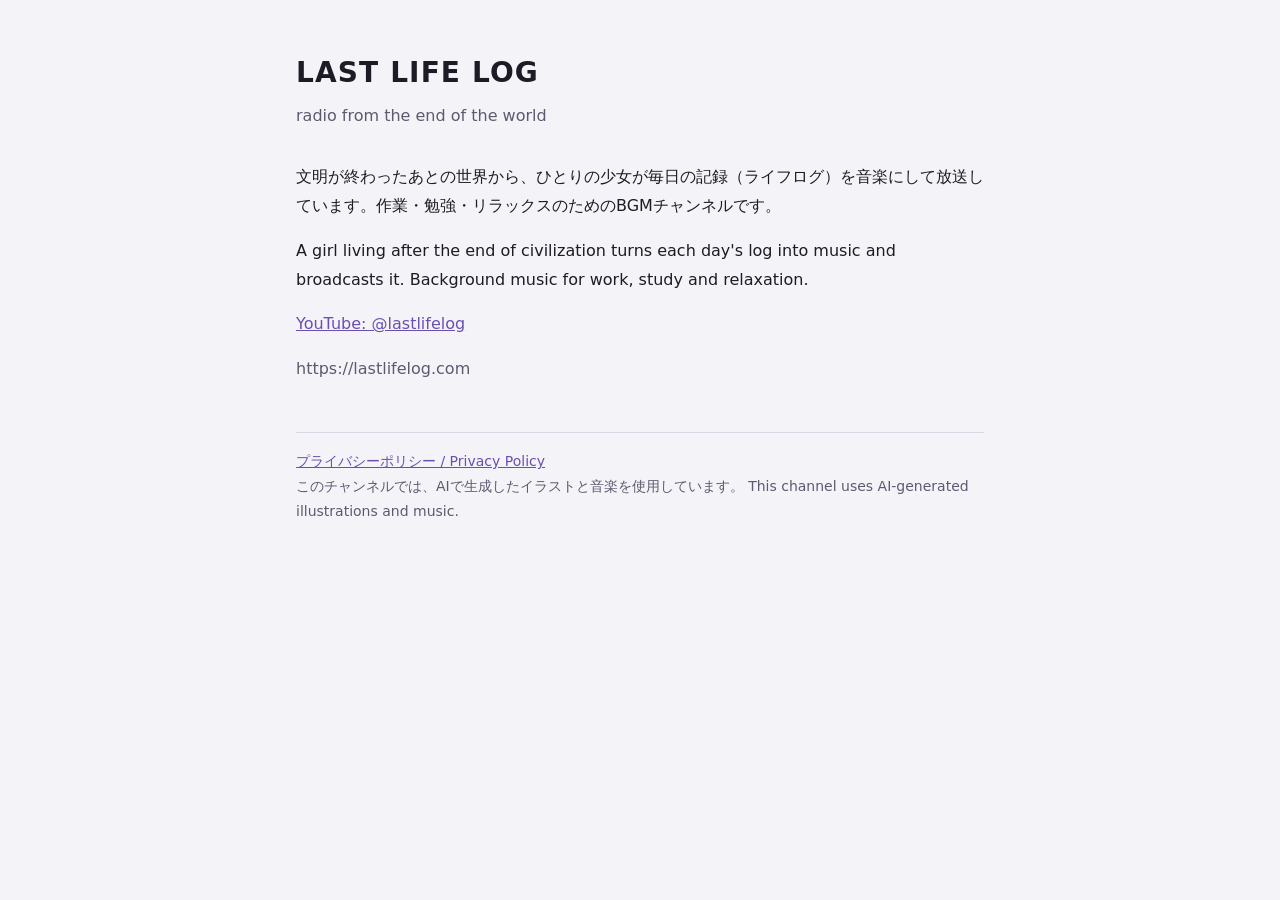
==== index.html @ ea07537e "独自ドメイン lastlifelog.com を設定 Co-Authored-By: Claude Opus 5.5 <noreply@anthropic.com> Claude-Session: h" ====
<!doctype html>
<html lang="ja">
<head>
<meta charset="utf-8">
<meta name="viewport" content="width=device-width, initial-scale=1">
<title>LAST LIFE LOG</title>
<meta name="description" content="LAST LIFE LOG — radio from the end of the world">
<link rel="stylesheet" href="style.css">
</head>
<body>
<main>
  <h1>LAST LIFE LOG</h1>
  <p class="tag">radio from the end of the world</p>
  <p>文明が終わったあとの世界から、ひとりの少女が毎日の記録（ライフログ）を音楽にして放送しています。作業・勉強・リラックスのためのBGMチャンネルです。</p>
  <p>A girl living after the end of civilization turns each day's log into music and broadcasts it. Background music for work, study and relaxation.</p>
  <p><a href="https://www.youtube.com/@lastlifelog">YouTube: @lastlifelog</a></p>
  <p class="tag">https://lastlifelog.com</p>
  <footer>
    <a href="privacy.html">プライバシーポリシー / Privacy Policy</a><br>
    このチャンネルでは、AIで生成したイラストと音楽を使用しています。 This channel uses AI-generated illustrations and music.
  </footer>
</main>
</body>
</html>
---- style.css ----
:root { --bg: #f4f3f7; --fg: #1d1c26; --muted: #5d5a70; --line: #d9d6e3; --accent: #6a4fb3; }
@media (prefers-color-scheme: dark) { :root { --bg: #111019; --fg: #e9e7f2; --muted: #a29fb8; --line: #2b2940; --accent: #b9a3ff; } }
* { box-sizing: border-box; }
body { margin: 0; background: var(--bg); color: var(--fg); font: 16px/1.8 "Hiragino Sans", "Yu Gothic", system-ui, sans-serif; }
main { max-width: 720px; margin: 0 auto; padding: 48px 16px 64px; }
h1 { font-size: 28px; letter-spacing: .04em; margin: 0 0 4px; }
h2 { font-size: 18px; margin: 32px 0 8px; }
.tag { color: var(--muted); margin: 0 0 32px; }
a { color: var(--accent); }
ul { padding-left: 1.3em; }
footer { margin-top: 48px; padding-top: 16px; border-top: 1px solid var(--line); color: var(--muted); font-size: 14px; }
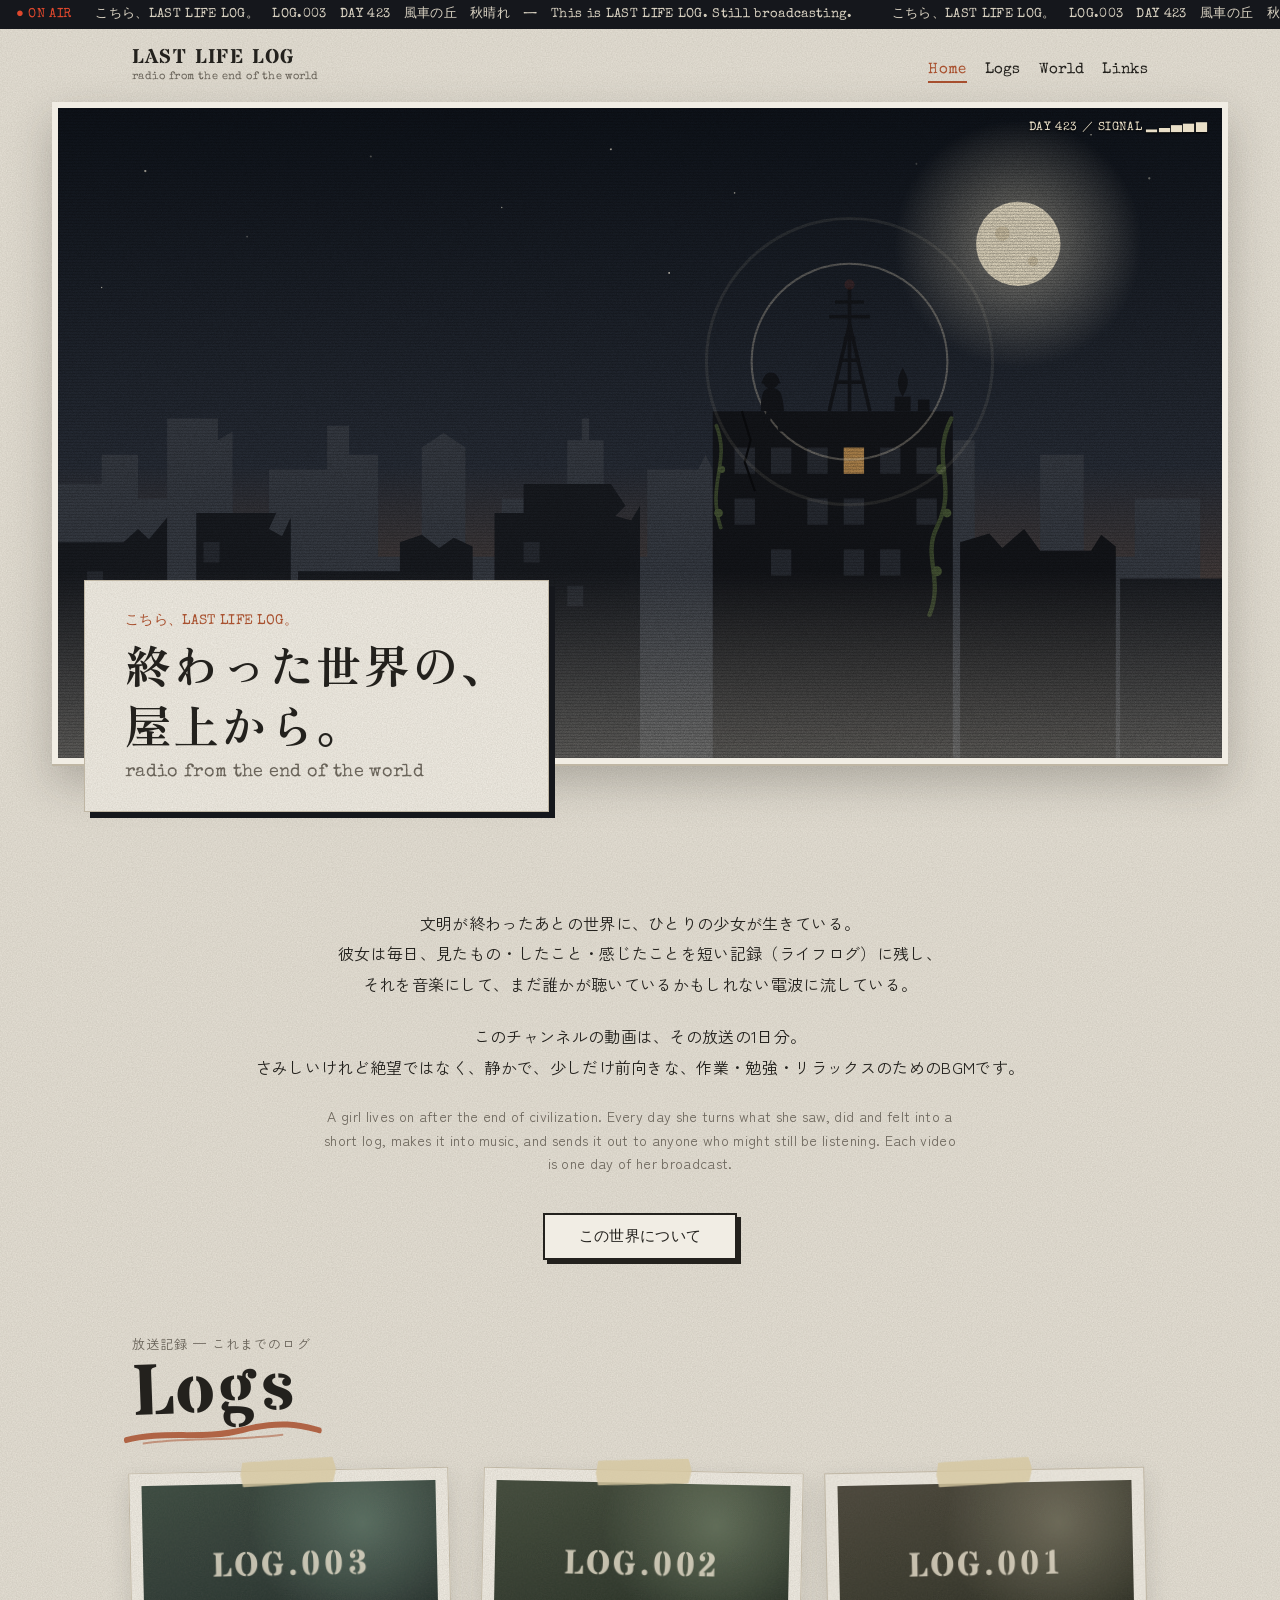
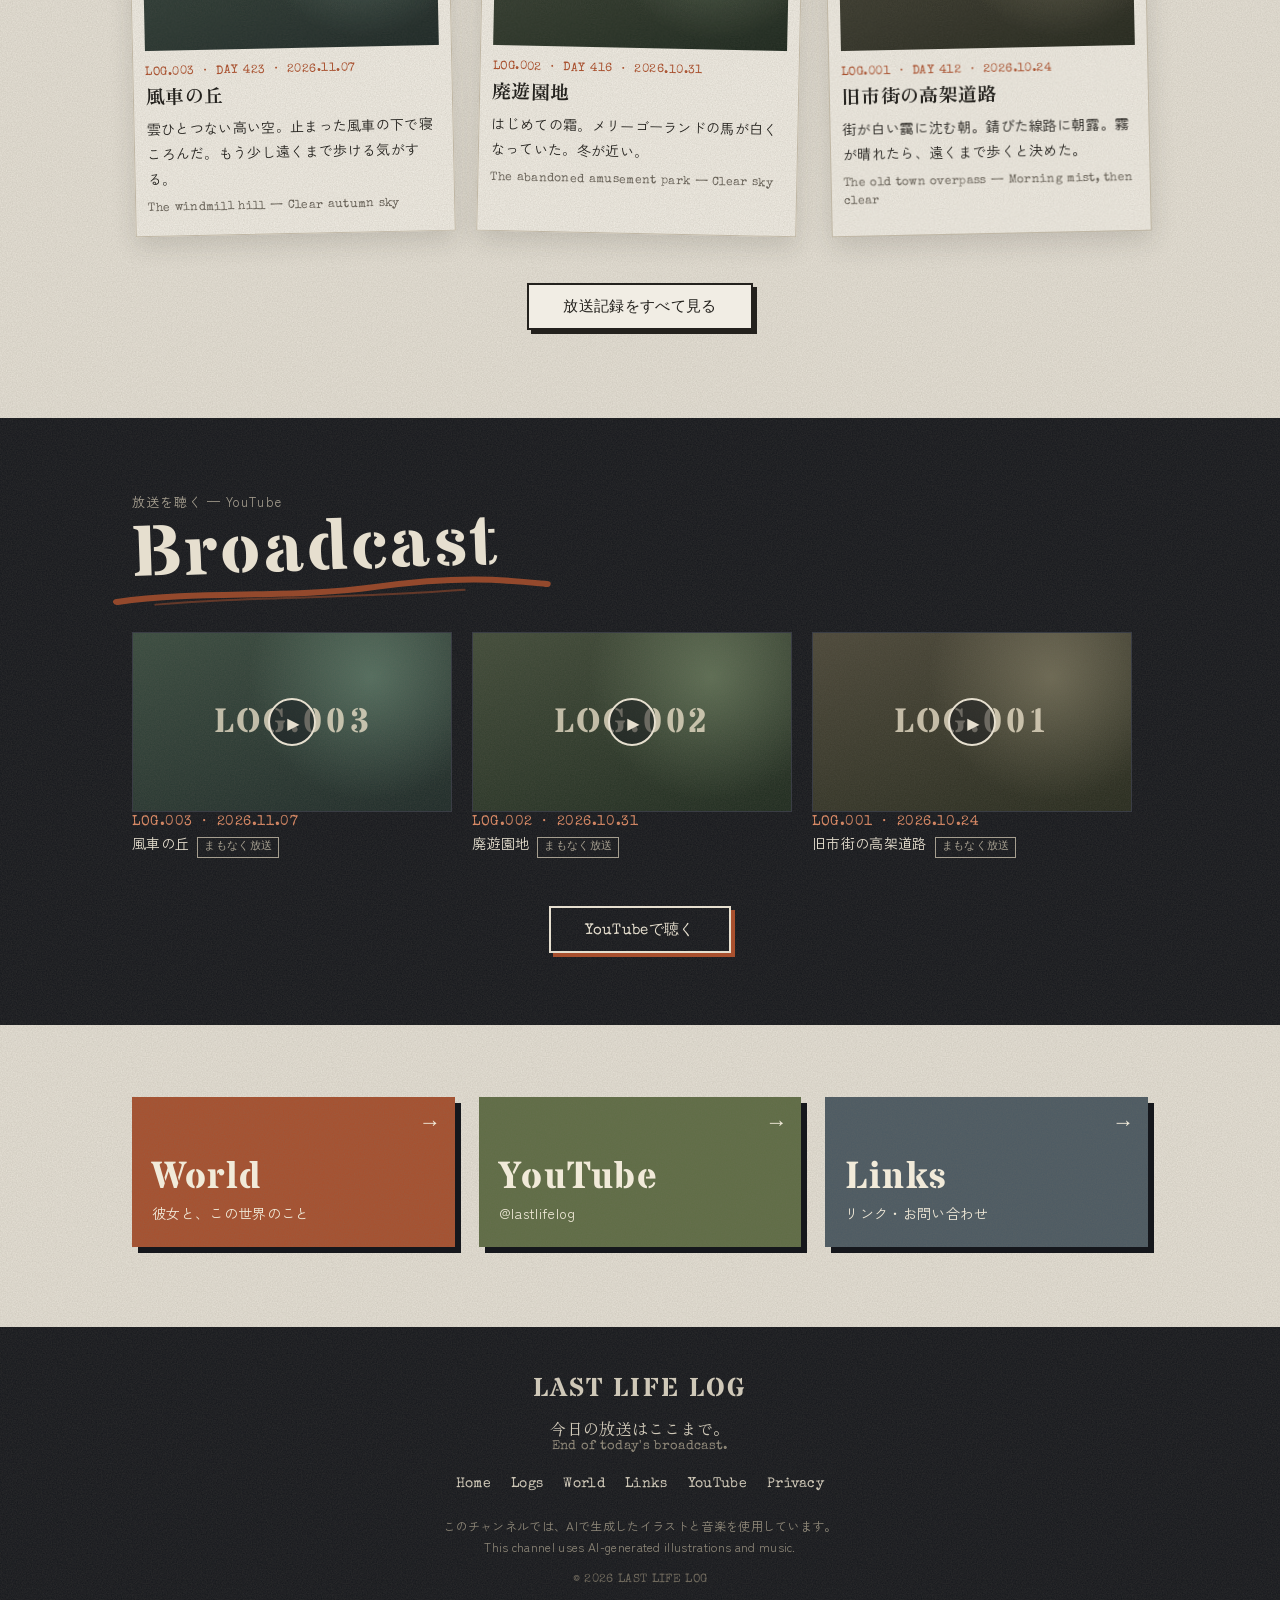
==== commit 044141dd: "公式サイトを廃墟の放送局のデザインで作り直す（放送記録・世界観・リンクのページを追加） Co-Authored-By: Claude Opus 5.5 <noreply@anthropic.com> " ====
--- a/index.html
+++ b/index.html
@@ -3,22 +3,64 @@
 <head>
 <meta charset="utf-8">
 <meta name="viewport" content="width=device-width, initial-scale=1">
-<title>LAST LIFE LOG</title>
-<meta name="description" content="LAST LIFE LOG — radio from the end of the world">
+<title>LAST LIFE LOG — radio from the end of the world</title>
+<meta name="description" content="文明が終わったあとの世界から、ひとりの少女が毎日の記録を音楽にして放送しています。作業・勉強・リラックスのためのBGMチャンネル。">
+<meta property="og:title" content="LAST LIFE LOG — radio from the end of the world">
+<meta property="og:description" content="文明が終わったあとの世界から、ひとりの少女が毎日の記録を音楽にして放送しています。作業・勉強・リラックスのためのBGMチャンネル。">
+<meta property="og:site_name" content="LAST LIFE LOG">
+<meta name="theme-color" content="#15171c">
+<link rel="icon" href="img/icon.svg" type="image/svg+xml">
+<link rel="preconnect" href="https://fonts.googleapis.com">
+<link rel="preconnect" href="https://fonts.gstatic.com" crossorigin>
+<link rel="stylesheet" href="https://fonts.googleapis.com/css2?family=Special+Elite&family=Stardos+Stencil:wght@400;700&family=Zen+Kaku+Gothic+New:wght@400;700&family=Zen+Old+Mincho:wght@400;700&display=swap">
 <link rel="stylesheet" href="style.css">
 </head>
-<body>
+<body data-page="home">
+<header id="site-header"></header>
 <main>
-  <h1>LAST LIFE LOG</h1>
-  <p class="tag">radio from the end of the world</p>
-  <p>文明が終わったあとの世界から、ひとりの少女が毎日の記録（ライフログ）を音楽にして放送しています。作業・勉強・リラックスのためのBGMチャンネルです。</p>
-  <p>A girl living after the end of civilization turns each day's log into music and broadcasts it. Background music for work, study and relaxation.</p>
-  <p><a href="https://www.youtube.com/@lastlifelog">YouTube: @lastlifelog</a></p>
-  <p class="tag">https://lastlifelog.com</p>
-  <footer>
-    <a href="privacy.html">プライバシーポリシー / Privacy Policy</a><br>
-    このチャンネルでは、AIで生成したイラストと音楽を使用しています。 This channel uses AI-generated illustrations and music.
-  </footer>
+<section class="hero">
+  <div class="hero-art">
+    <img class="hero-base" src="img/hero.svg" alt="夜の廃墟の街。古いビルの屋上にアンテナが立ち、少女が座っている">
+    <img class="hero-photo" src="img/hero.jpg" alt="" onerror="this.remove()">
+    <p class="hero-signal"><span id="hero-day">DAY ---</span> ／ SIGNAL ▂▃▅▆▇</p>
+  </div>
+  <div class="hero-copy">
+    <p class="hero-open">こちら、LAST LIFE LOG。</p>
+    <h1>終わった世界の、<br>屋上から。</h1>
+    <p class="hero-en">radio from the end of the world</p>
+  </div>
+</section>
+
+<section class="intro wrap">
+  <p>文明が終わったあとの世界に、ひとりの少女が生きている。<br>
+  彼女は毎日、見たもの・したこと・感じたことを短い記録（ライフログ）に残し、<br class="pc">
+  それを音楽にして、まだ誰かが聴いているかもしれない電波に流している。</p>
+  <p>このチャンネルの動画は、その放送の1日分。<br>さみしいけれど絶望ではなく、静かで、少しだけ前向きな、作業・勉強・リラックスのためのBGMです。</p>
+  <p class="en">A girl lives on after the end of civilization. Every day she turns what she saw, did and felt into a short log, makes it into music, and sends it out to anyone who might still be listening. Each video is one day of her broadcast.</p>
+  <a class="btn" href="world.html">この世界について</a>
+</section>
+
+<section class="sec wrap">
+  <div class="sec-head"><p class="sec-ja">放送記録 — これまでのログ</p><h2 class="sec-en">Logs</h2></div>
+  <div class="cards" id="home-logs"></div>
+  <p class="center"><a class="btn" href="logs.html">放送記録をすべて見る</a></p>
+</section>
+
+<section class="sec band">
+  <div class="wrap"><div class="sec-head"><p class="sec-ja">放送を聴く — YouTube</p><h2 class="sec-en">Broadcast</h2></div></div>
+  <div class="films" id="home-films"></div>
+  <p class="center"><a class="btn" href="https://www.youtube.com/@lastlifelog" target="_blank" rel="noopener">YouTubeで聴く</a></p>
+</section>
+
+<section class="tiles wrap">
+  <a class="tile t-rust" href="world.html"><span class="tile-en">World</span><span>彼女と、この世界のこと</span></a>
+  <a class="tile t-moss" href="https://www.youtube.com/@lastlifelog" target="_blank" rel="noopener"><span class="tile-en">YouTube</span><span>@lastlifelog</span></a>
+  <a class="tile t-slate" href="links.html"><span class="tile-en">Links</span><span>リンク・お問い合わせ</span></a>
+</section>
 </main>
+<footer id="site-footer"></footer>
+<script src="data/logs.js"></script>
+<script src="data/world.js"></script>
+<script src="js/site.js"></script>
 </body>
 </html>
--- a/style.css
+++ b/style.css
@@ -1,11 +1,281 @@
-:root { --bg: #f4f3f7; --fg: #1d1c26; --muted: #5d5a70; --line: #d9d6e3; --accent: #6a4fb3; }
-@media (prefers-color-scheme: dark) { :root { --bg: #111019; --fg: #e9e7f2; --muted: #a29fb8; --line: #2b2940; --accent: #b9a3ff; } }
+/* ===============================================================
+   LAST LIFE LOG 公式サイトの見た目
+   テーマ：廃墟の街の、屋上の放送局。古いコンクリートと色あせた紙、錆と苔。
+   =============================================================== */
+:root {
+  --paper: #e6e1d6;      /* 色あせた紙（背景） */
+  --paper-2: #d8d1c2;    /* 一段暗い紙 */
+  --card: #f1ede4;       /* カード */
+  --ink: #23211d;        /* 文字 */
+  --muted: #6a645a;      /* うすい文字 */
+  --line: #bfb6a4;       /* 線 */
+  --night: #15171c;      /* 夜 */
+  --night-2: #252830;
+  --rust: #a8502e;       /* 錆 */
+  --moss: #5f6d45;       /* 苔 */
+  --slate: #4c5a63;      /* くすんだ青 */
+  --signal: #e0482d;     /* ON AIR の赤 */
+  --tape: rgba(214, 199, 160, .82);
+  --stencil: "Stardos Stencil", "Zen Kaku Gothic New", sans-serif;
+  --type: "Special Elite", "Courier New", monospace;
+  --body: "Zen Kaku Gothic New", "Hiragino Sans", "Yu Gothic", system-ui, sans-serif;
+  --diary: "Zen Old Mincho", "Hiragino Mincho ProN", "Yu Mincho", serif;
+  /* 紙のざらつき（SVGのノイズ） */
+  --grain: url("data:image/svg+xml,%3Csvg xmlns='http://www.w3.org/2000/svg' width='200' height='200'%3E%3Cfilter id='n'%3E%3CfeTurbulence type='fractalNoise' baseFrequency='.8' numOctaves='3' stitchTiles='stitch'/%3E%3CfeColorMatrix values='0 0 0 0 .2 0 0 0 0 .18 0 0 0 0 .14 0 0 0 .22 0'/%3E%3C/filter%3E%3Crect width='200' height='200' filter='url(%23n)'/%3E%3C/svg%3E");
+}
+
 * { box-sizing: border-box; }
-body { margin: 0; background: var(--bg); color: var(--fg); font: 16px/1.8 "Hiragino Sans", "Yu Gothic", system-ui, sans-serif; }
-main { max-width: 720px; margin: 0 auto; padding: 48px 16px 64px; }
-h1 { font-size: 28px; letter-spacing: .04em; margin: 0 0 4px; }
-h2 { font-size: 18px; margin: 32px 0 8px; }
-.tag { color: var(--muted); margin: 0 0 32px; }
-a { color: var(--accent); }
-ul { padding-left: 1.3em; }
-footer { margin-top: 48px; padding-top: 16px; border-top: 1px solid var(--line); color: var(--muted); font-size: 14px; }
+html { scroll-behavior: smooth; }
+body {
+  margin: 0;
+  background: var(--paper) var(--grain);
+  color: var(--ink);
+  font: 16px/1.9 var(--body);
+  letter-spacing: .02em;
+  overflow-x: hidden;
+}
+img { max-width: 100%; display: block; }
+a { color: inherit; }
+.wrap { max-width: 1080px; margin: 0 auto; padding: 0 16px; }
+.narrow { max-width: 760px; }
+.en { display: block; color: var(--muted); font-size: .88em; line-height: 1.7; margin-top: .4em; }
+.center { text-align: center; }
+.empty { color: var(--muted); text-align: center; padding: 32px 0; }
+@media (min-width: 768px) { .wrap { padding: 0 32px; } }
+@media (max-width: 767px) { .pc { display: none; } }
+
+/* ---------- 電波のテロップ ---------- */
+.ticker {
+  display: flex; align-items: center; gap: 12px;
+  background: var(--night); color: #d9d2c2;
+  font: 13px/1 var(--type); padding: 8px 16px; overflow: hidden; white-space: nowrap;
+}
+.onair { position: relative; z-index: 1; flex: none; padding-right: 12px; background: var(--night); color: var(--signal); animation: blink 2.4s steps(1) infinite; }
+@keyframes blink { 0%, 60% { color: var(--signal) } 61%, 100% { color: #5a2a22 } }
+.ticker-track { display: flex; animation: tick 40s linear infinite; }
+.ticker-track span { padding-right: 2em; }
+@keyframes tick { to { transform: translateX(-50%); } }
+
+/* ---------- メニュー ---------- */
+.nav {
+  display: flex; align-items: center; justify-content: space-between; gap: 16px; flex-wrap: wrap;
+  max-width: 1080px; margin: 0 auto; padding: 14px 16px;
+}
+.logo { font: 700 20px/1.1 var(--stencil); letter-spacing: .08em; text-decoration: none; }
+.logo small { display: block; font: 11px/1.4 var(--type); letter-spacing: .04em; color: var(--muted); }
+.nav ul { display: flex; gap: 4px 18px; list-style: none; margin: 0; padding: 0; flex-wrap: wrap; }
+.nav a:not(.logo) { font: 15px var(--type); text-decoration: none; padding: 4px 0; }
+.nav a[aria-current="page"] { color: var(--rust); border-bottom: 2px solid var(--rust); }
+.nav a:not(.logo):hover { color: var(--rust); }
+@media (min-width: 768px) { .nav { padding: 18px 32px; } }
+
+/* ---------- 入口（ヒーロー） ---------- */
+.hero { position: relative; margin: 0 auto 72px; max-width: 1240px; padding: 0 16px; }
+.hero-art {
+  position: relative; aspect-ratio: 16 / 9; overflow: hidden; background: var(--night);
+  border: 6px solid var(--card); box-shadow: 0 2px 0 var(--line), 0 18px 40px rgba(35, 33, 29, .25);
+}
+.hero-art img { position: absolute; inset: 0; width: 100%; height: 100%; object-fit: cover; }
+.hero-art::after { /* 古い映像の走査線 */
+  content: ""; position: absolute; inset: 0; pointer-events: none;
+  background: repeating-linear-gradient(0deg, rgba(0, 0, 0, .14) 0 1px, transparent 1px 3px);
+  mix-blend-mode: multiply;
+}
+.hero-signal {
+  position: absolute; right: 14px; top: 10px; margin: 0; z-index: 1;
+  font: 12px var(--type); color: #e9dfc8; text-shadow: 0 1px 2px #000;
+}
+.hero-copy {
+  position: relative; margin: -40px 8px 0; padding: 22px 20px 24px;
+  background: var(--card) var(--grain); border: 1px solid var(--line);
+  box-shadow: 6px 6px 0 var(--night);
+}
+.hero-open { margin: 0 0 6px; font: 14px var(--type); color: var(--rust); }
+.hero-copy h1 { margin: 0; font: 700 clamp(28px, 6vw, 52px)/1.3 var(--diary); letter-spacing: .04em; }
+.hero-en { margin: 8px 0 0; font: clamp(14px, 2vw, 18px) var(--type); color: var(--muted); }
+@media (min-width: 900px) {
+  .hero { padding: 0 32px; }
+  .hero-copy { position: absolute; left: 64px; bottom: -48px; margin: 0; padding: 30px 40px; }
+  .hero-copy h1 { white-space: nowrap; font-size: 46px; }
+}
+
+/* ---------- 紹介文 ---------- */
+.intro { text-align: center; padding-top: 24px; }
+.intro p { margin: 0 0 1.4em; }
+.intro .en { max-width: 640px; margin: 0 auto 2em; }
+@media (min-width: 900px) { .intro { padding-top: 72px; } }
+
+/* ---------- ボタン ---------- */
+.btn {
+  display: inline-block; padding: 12px 34px; margin-top: 8px;
+  border: 2px solid var(--ink); background: var(--card); text-decoration: none;
+  font: 15px var(--type); box-shadow: 4px 4px 0 var(--ink); transition: transform .15s, box-shadow .15s;
+}
+.btn:hover { transform: translate(2px, 2px); box-shadow: 2px 2px 0 var(--ink); color: var(--rust); }
+
+/* ---------- 見出し（ステンシル＋錆色のスプレー線） ---------- */
+.sec { padding-top: 72px; padding-bottom: 24px; }
+.page { padding-top: 40px; padding-bottom: 72px; }
+.sec-head { margin-bottom: 32px; }
+.sec-ja { margin: 0; font-size: 13px; color: var(--muted); letter-spacing: .08em; }
+.sec-en {
+  position: relative; display: inline-block; margin: 0; padding-bottom: 10px;
+  font: 700 clamp(44px, 8vw, 72px)/1 var(--stencil); letter-spacing: .04em; transform: rotate(-2deg); z-index: 0;
+}
+.sec-en::after {
+  content: ""; position: absolute; left: -6%; right: -14%; bottom: -6px; height: 22px;
+  background: url("data:image/svg+xml,%3Csvg xmlns='http://www.w3.org/2000/svg' viewBox='0 0 300 22' preserveAspectRatio='none'%3E%3Cpath d='M4 15 C60 6 120 18 180 9 S270 7 296 12' stroke='%23a8502e' stroke-width='6' fill='none' stroke-linecap='round' opacity='.85'/%3E%3Cpath d='M30 19 C90 14 160 20 240 15' stroke='%23a8502e' stroke-width='2' fill='none' stroke-linecap='round' opacity='.5'/%3E%3C/svg%3E") no-repeat center / 100% 100%;
+  z-index: -1;
+}
+.lead { max-width: 640px; margin: 0 0 40px; }
+
+/* ---------- LOGのカード（テープで貼った写真） ---------- */
+.cards { display: grid; gap: 40px 28px; grid-template-columns: 1fr; margin-bottom: 40px; }
+@media (min-width: 640px) { .cards { grid-template-columns: repeat(2, 1fr); } }
+@media (min-width: 1000px) { .cards { grid-template-columns: repeat(3, 1fr); } }
+.card {
+  position: relative; display: block; padding: 12px 12px 18px; text-decoration: none;
+  background: var(--card) var(--grain); border: 1px solid var(--line);
+  box-shadow: 0 10px 24px rgba(35, 33, 29, .14);
+  transform: rotate(var(--tilt, 0deg)); transition: transform .2s, box-shadow .2s;
+}
+.card:hover { transform: rotate(0deg) translateY(-4px); box-shadow: 0 16px 30px rgba(35, 33, 29, .2); }
+.tape {
+  position: absolute; top: -12px; left: 50%; width: 96px; height: 26px; margin-left: -48px; z-index: 2;
+  background: var(--tape); transform: rotate(-3deg);
+  clip-path: polygon(3% 0, 97% 4%, 100% 50%, 96% 100%, 2% 96%, 0 50%);
+}
+.card-img { aspect-ratio: 16 / 9; overflow: hidden; background: var(--night); filter: saturate(.8) contrast(1.05); }
+.card-img img { width: 100%; height: 100%; object-fit: cover; }
+.meta { margin: 12px 0 2px; font: 12px var(--type); color: var(--rust); letter-spacing: .04em; }
+.card h3 { margin: 0 0 6px; font: 700 19px/1.5 var(--diary); }
+.card-text { margin: 0; font-size: 14px; line-height: 1.8; }
+.card-en { margin: 8px 0 0; font: 12px/1.5 var(--type); color: var(--muted); }
+
+/* 背景画像がまだ無いLOGの代わりの絵 */
+.ph {
+  width: 100%; height: 100%; display: grid; place-items: center;
+  background:
+    var(--grain),
+    radial-gradient(circle at 75% 25%, hsla(var(--h), 30%, 70%, .35), transparent 45%),
+    linear-gradient(160deg, hsl(var(--h), 14%, 26%), hsl(calc(var(--h) + 30), 18%, 14%));
+}
+.ph span { font: 700 clamp(22px, 4vw, 34px) var(--stencil); color: rgba(233, 223, 200, .78); letter-spacing: .1em; }
+
+/* ---------- 動画の帯（横にスクロール） ---------- */
+.band { background: var(--night) var(--grain); color: #e6dfcf; margin-top: 48px; padding-bottom: 56px; }
+.band .sec-ja { color: #a59e8f; }
+.band .btn { background: transparent; color: #e6dfcf; border-color: #e6dfcf; box-shadow: 4px 4px 0 var(--rust); }
+.films {
+  display: flex; gap: 20px; overflow-x: auto; scroll-snap-type: x mandatory;
+  padding: 4px 16px 24px; margin-bottom: 16px; scrollbar-color: var(--rust) transparent;
+}
+@media (min-width: 1080px) { .films { padding-left: calc((100vw - 1080px) / 2 + 32px); } }
+.film { flex: 0 0 min(78vw, 320px); scroll-snap-align: start; text-decoration: none; }
+.film-img { position: relative; aspect-ratio: 16 / 9; overflow: hidden; border: 1px solid #3a3d45; }
+.film-img img { width: 100%; height: 100%; object-fit: cover; }
+.play {
+  position: absolute; inset: 0; margin: auto; width: 48px; height: 48px; display: grid; place-items: center;
+  border: 2px solid #e6dfcf; border-radius: 50%; font-size: 16px; padding-left: 3px; background: rgba(21, 23, 28, .5);
+}
+.film .meta { color: #d98a66; }
+.film p { margin: 0; font-size: 14px; }
+.soon { display: inline-block; margin-left: 8px; padding: 0 6px; font: 11px/1.7 var(--type); border: 1px solid #a59e8f; color: #a59e8f; }
+
+/* ---------- 色つきの3つの入口 ---------- */
+.tiles { display: grid; gap: 16px; grid-template-columns: 1fr; padding-top: 72px; padding-bottom: 80px; }
+@media (min-width: 768px) { .tiles { grid-template-columns: repeat(3, 1fr); gap: 24px; } }
+.tile {
+  position: relative; display: flex; flex-direction: column; justify-content: flex-end; gap: 4px;
+  min-height: 150px; padding: 20px; color: #f1ead9; text-decoration: none; overflow: hidden;
+  background-image: var(--grain); box-shadow: 6px 6px 0 var(--night); transition: transform .15s, box-shadow .15s;
+}
+.tile:hover { transform: translate(3px, 3px); box-shadow: 3px 3px 0 var(--night); }
+.tile-en { font: 700 38px/1 var(--stencil); letter-spacing: .04em; }
+.tile span:last-child { font-size: 14px; }
+.tile::before { /* 角の剥がれたペンキ */
+  content: "→"; position: absolute; top: 14px; right: 18px; font: 22px var(--type);
+}
+.t-rust { background-color: var(--rust); }
+.t-moss { background-color: var(--moss); }
+.t-slate { background-color: var(--slate); }
+
+/* ---------- LOGの個別ページ ---------- */
+.log-title { margin: 6px 0 20px; font: 700 clamp(28px, 5vw, 42px)/1.35 var(--diary); }
+.log-title span { display: block; font: 700 clamp(20px, 3vw, 26px) var(--stencil); color: var(--rust); letter-spacing: .08em; }
+.log-meta { display: grid; grid-template-columns: repeat(2, 1fr); gap: 8px 20px; margin: 0 0 28px; padding: 14px 16px; border: 1px dashed var(--line); font-size: 14px; }
+@media (min-width: 640px) { .log-meta { grid-template-columns: repeat(4, auto); } }
+.log-meta dt { font: 11px var(--type); color: var(--muted); }
+.log-meta dd { margin: 0; }
+.video { position: relative; aspect-ratio: 16 / 9; background: var(--night); margin-bottom: 48px; border: 6px solid var(--card); box-shadow: 0 12px 30px rgba(35, 33, 29, .2); }
+.video iframe, .video img, .video .ph { position: absolute; inset: 0; width: 100%; height: 100%; border: 0; object-fit: cover; }
+.diary {
+  position: relative; padding: 34px 24px 28px; margin-bottom: 48px;
+  background: var(--card) var(--grain);
+  background-image: var(--grain), repeating-linear-gradient(transparent 0 33px, rgba(106, 100, 90, .18) 33px 34px);
+  background-position: 0 0, 0 -3px;
+  border: 1px solid var(--line); box-shadow: 0 10px 24px rgba(35, 33, 29, .12);
+  font: 17px/34px var(--diary);
+}
+.diary p { margin: 0 0 34px; }
+.diary-open, .diary-close { color: var(--rust); }
+.diary-en { position: relative; margin: 0 -24px -28px; padding: 20px 24px 28px; background: var(--card); border-top: 1px solid var(--line); font: 14px/1.8 var(--type); color: var(--muted); }
+.diary-en p { margin: 0 0 1em; }
+@media (min-width: 640px) { .diary { padding: 34px 48px 32px; } .diary-en { margin: 0 -48px -32px; padding: 20px 48px 32px; } }
+.pager { display: flex; justify-content: space-between; gap: 12px; font: 14px var(--type); }
+.pager a { text-decoration: none; border-bottom: 1px solid var(--ink); }
+
+/* ---------- 世界観 ---------- */
+.world-list { display: grid; gap: 28px; grid-template-columns: 1fr; }
+@media (min-width: 800px) { .world-list { grid-template-columns: repeat(2, 1fr); } }
+.world-card { position: relative; padding: 26px 24px 22px; background: var(--card) var(--grain); border: 1px solid var(--line); box-shadow: 6px 6px 0 var(--paper-2); }
+.world-card h3 { margin: 0 0 12px; font: 700 24px/1.4 var(--diary); }
+.world-card h3 .en { display: inline; font: 14px var(--type); margin-left: 8px; }
+.world-card p { margin: 0 0 1em; }
+.stamp {
+  display: inline-block; margin: 0 0 10px !important; padding: 2px 10px; transform: rotate(-3deg);
+  font: 700 13px var(--stencil); letter-spacing: .12em; color: var(--rust); border: 2px solid var(--rust); opacity: .9;
+}
+.items { margin: 0 0 1em; padding-left: 1.2em; }
+.items li { margin-bottom: 6px; }
+.items .en { font-size: 12px; margin-top: 0; }
+.en-block { font: 13px/1.8 var(--type); color: var(--muted); }
+.locked { margin-top: 40px; padding: 16px; text-align: center; border: 1px dashed var(--line); font: 14px var(--type); color: var(--muted); }
+
+/* ---------- リンク ---------- */
+.link-list { list-style: none; margin: 0 0 48px; padding: 0; display: grid; gap: 14px; }
+.link-list a {
+  display: grid; grid-template-columns: auto 1fr; gap: 0 16px; align-items: center; padding: 16px 20px;
+  background: var(--card) var(--grain); border: 1px solid var(--line); text-decoration: none; box-shadow: 4px 4px 0 var(--night);
+  transition: transform .15s, box-shadow .15s;
+}
+.link-list a:hover { transform: translate(2px, 2px); box-shadow: 2px 2px 0 var(--night); }
+.link-list .ch { grid-row: span 2; font: 700 18px var(--stencil); color: var(--rust); }
+.link-list strong { font-size: 17px; }
+.link-list span:last-child { font-size: 13px; color: var(--muted); }
+.small-head { font: 700 18px var(--diary); margin: 0 0 8px; }
+
+/* ---------- プライバシーポリシーなど ---------- */
+.legal h1 { font: 700 30px/1.4 var(--diary); margin: 0 0 4px; }
+.legal h2 { font: 700 18px var(--diary); margin: 36px 0 8px; }
+.legal .tag { color: var(--muted); margin: 0 0 24px; }
+.legal a { color: var(--rust); }
+.legal ul { padding-left: 1.3em; }
+.updated { margin-top: 40px; font: 13px var(--type); color: var(--muted); }
+
+/* ---------- フッター ---------- */
+#site-footer { background: var(--night) var(--grain); color: #cfc8b8; }
+.footer-inner { max-width: 1080px; margin: 0 auto; padding: 48px 16px 32px; text-align: center; }
+.footer-inner .logo { font-size: 26px; margin: 0 0 12px; }
+.end { margin: 0 0 24px; font: 16px var(--diary); }
+.end span { display: block; font: 13px var(--type); color: #8f8879; }
+.footer-nav { display: flex; justify-content: center; flex-wrap: wrap; gap: 6px 20px; list-style: none; padding: 0; margin: 0 0 24px; font: 14px var(--type); }
+.footer-nav a { text-decoration: none; }
+.footer-nav a:hover { color: #d98a66; }
+.ai { font-size: 12px; color: #8f8879; line-height: 1.8; }
+.copy { margin: 16px 0 0; font: 12px var(--type); color: #6f695d; }
+
+@media (prefers-reduced-motion: reduce) {
+  .ticker-track, .onair { animation: none; }
+  .card, .btn, .tile { transition: none; }
+}
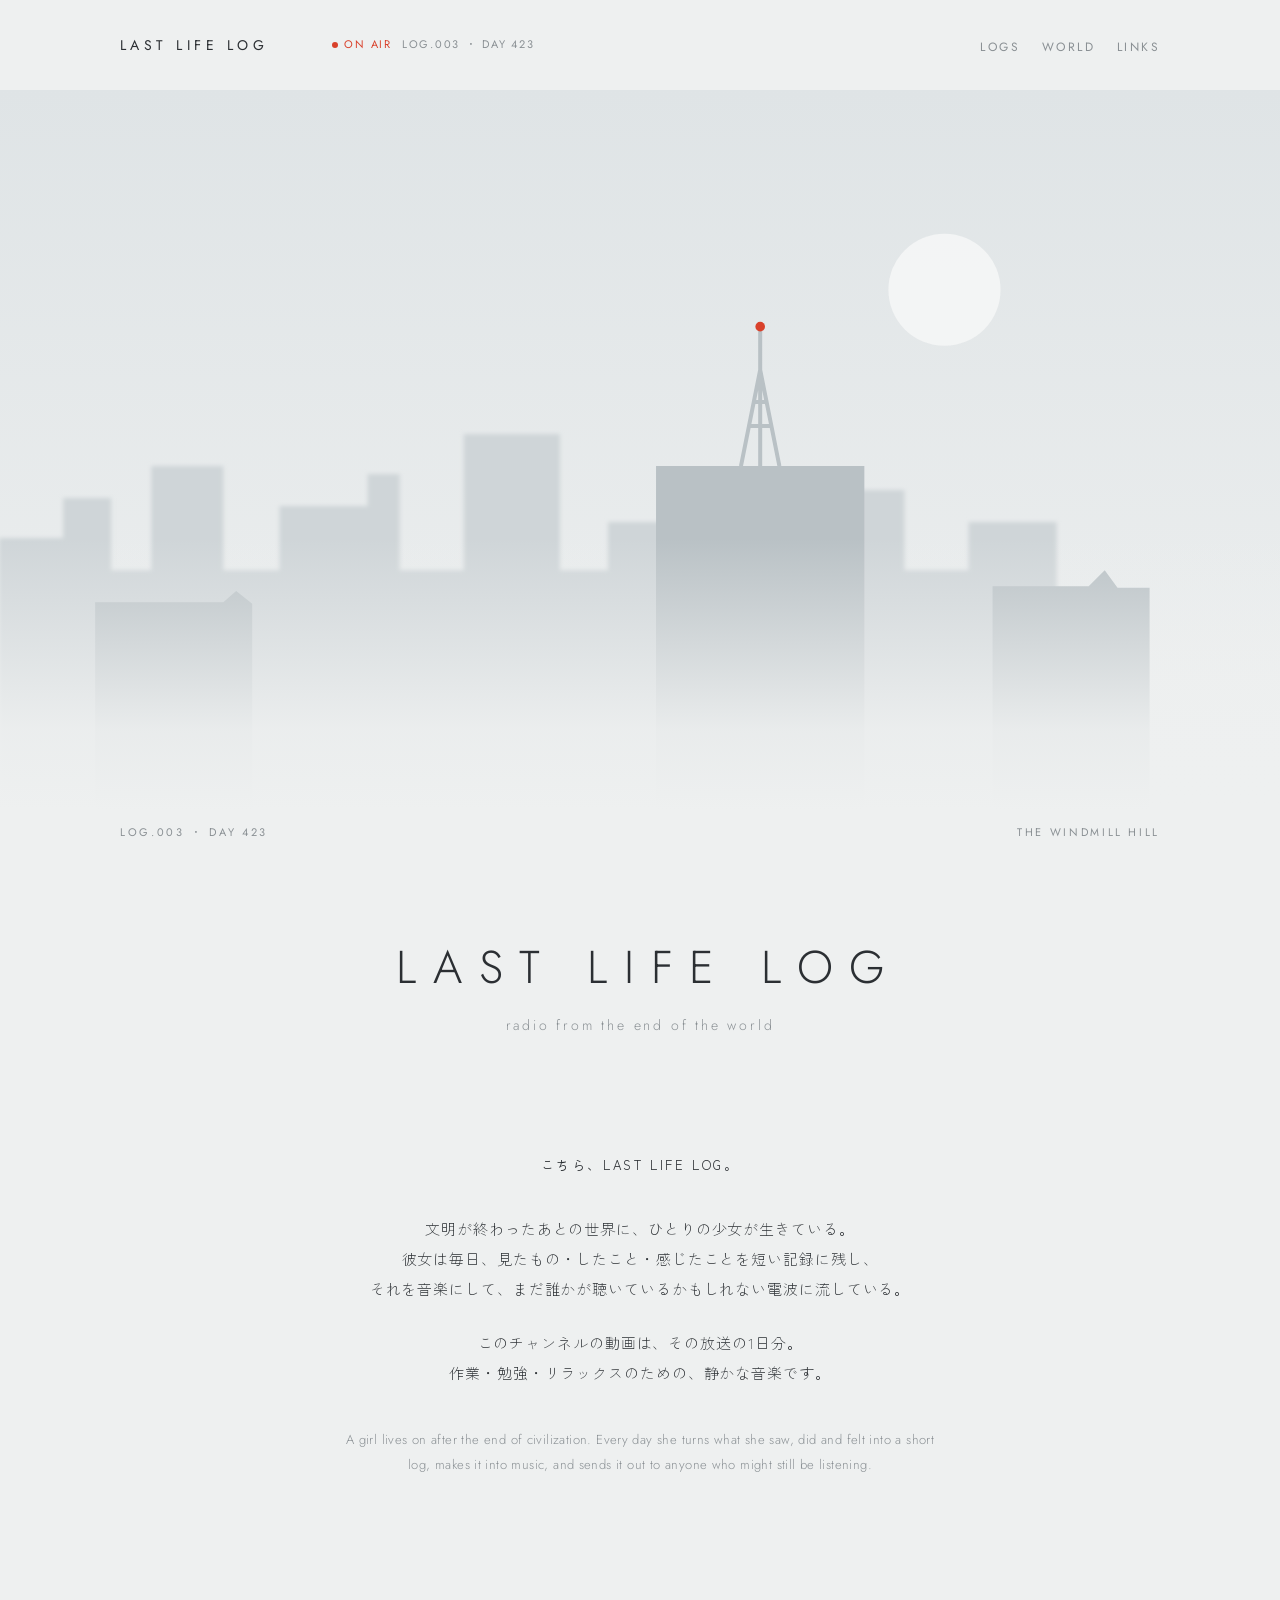
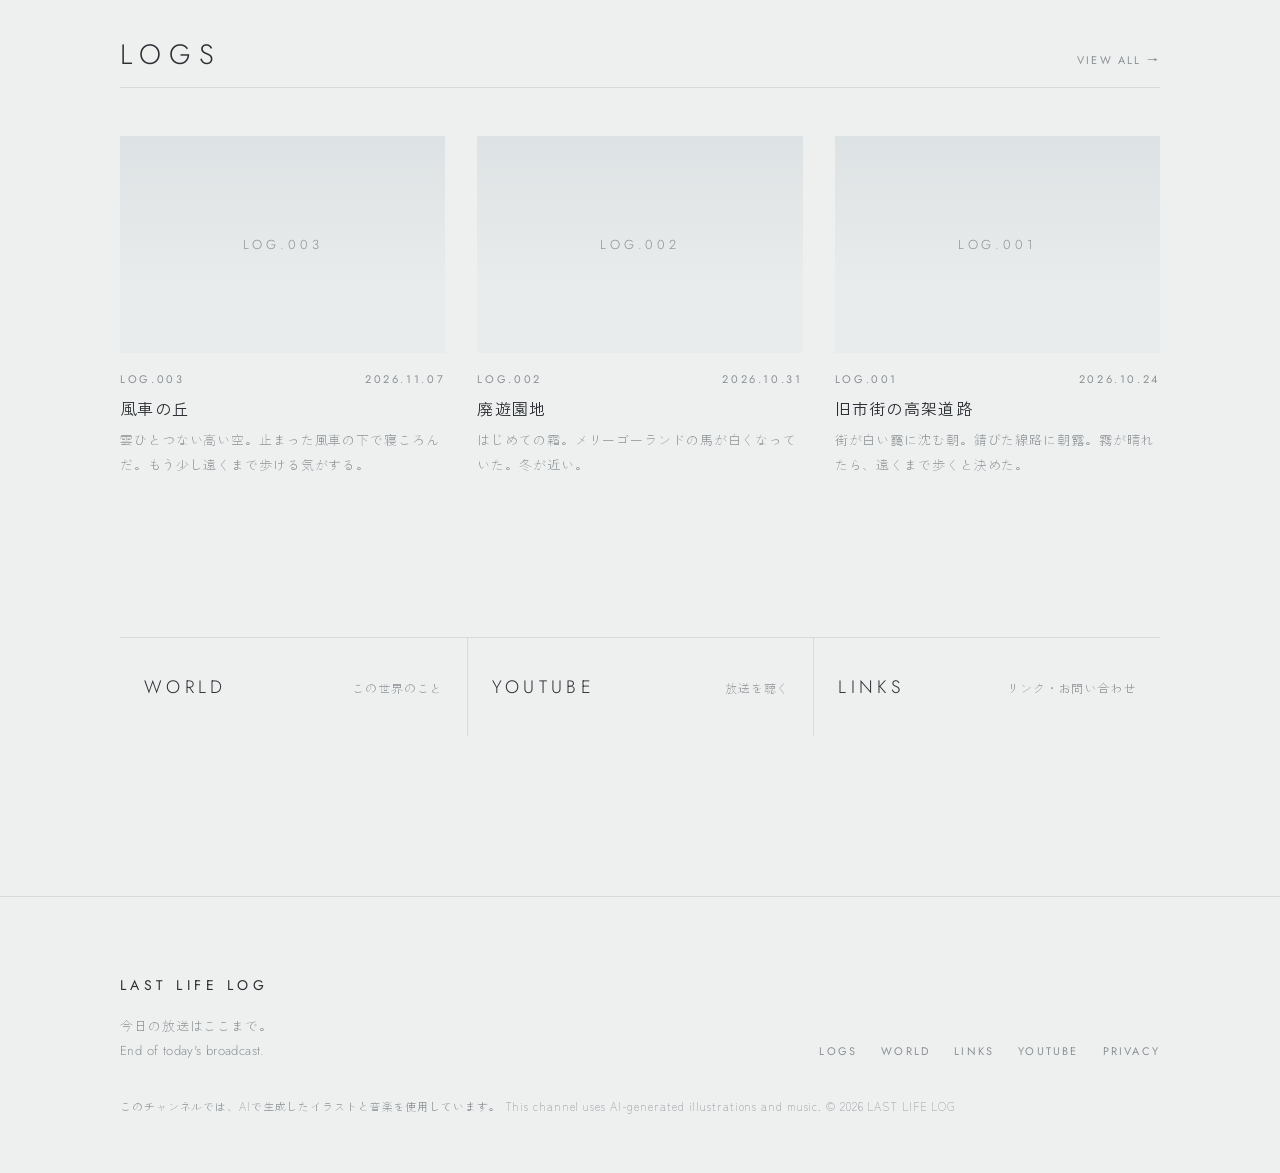
==== commit 88599868: "公式サイトを霧の朝のミニマルなデザインに変更（明るい背景・細いゴシック・赤はON AIRだけ） Co-Authored-By: Claude Opus 5.5 <noreply@anthropic.c" ====
--- a/index.html
+++ b/index.html
@@ -8,11 +8,11 @@
 <meta property="og:title" content="LAST LIFE LOG — radio from the end of the world">
 <meta property="og:description" content="文明が終わったあとの世界から、ひとりの少女が毎日の記録を音楽にして放送しています。作業・勉強・リラックスのためのBGMチャンネル。">
 <meta property="og:site_name" content="LAST LIFE LOG">
-<meta name="theme-color" content="#15171c">
+<meta name="theme-color" content="#eef0f0">
 <link rel="icon" href="img/icon.svg" type="image/svg+xml">
 <link rel="preconnect" href="https://fonts.googleapis.com">
 <link rel="preconnect" href="https://fonts.gstatic.com" crossorigin>
-<link rel="stylesheet" href="https://fonts.googleapis.com/css2?family=Special+Elite&family=Stardos+Stencil:wght@400;700&family=Zen+Kaku+Gothic+New:wght@400;700&family=Zen+Old+Mincho:wght@400;700&display=swap">
+<link rel="stylesheet" href="https://fonts.googleapis.com/css2?family=Jost:wght@300;400&family=Zen+Kaku+Gothic+New:wght@300;400;500&display=swap">
 <link rel="stylesheet" href="style.css">
 </head>
 <body data-page="home">
@@ -20,43 +20,38 @@
 <main>
 <section class="hero">
   <div class="hero-art">
-    <img class="hero-base" src="img/hero.svg" alt="夜の廃墟の街。古いビルの屋上にアンテナが立ち、少女が座っている">
-    <img class="hero-photo" src="img/hero.jpg" alt="" onerror="this.remove()">
-    <p class="hero-signal"><span id="hero-day">DAY ---</span> ／ SIGNAL ▂▃▅▆▇</p>
+    <img src="img/hero.svg" alt="霧の朝の廃墟の街。古いビルの屋上にアンテナが立っている">
+    <img src="img/hero.jpg" alt="" onerror="this.remove()">
   </div>
-  <div class="hero-copy">
-    <p class="hero-open">こちら、LAST LIFE LOG。</p>
-    <h1>終わった世界の、<br>屋上から。</h1>
-    <p class="hero-en">radio from the end of the world</p>
+  <div class="wrap">
+    <p class="hero-caption label" id="hero-caption"><span>Signal searching</span><span></span></p>
+    <div class="hero-title">
+      <h1>Last Life Log</h1>
+      <p>radio from the end of the world</p>
+    </div>
   </div>
 </section>
 
-<section class="intro wrap">
-  <p>文明が終わったあとの世界に、ひとりの少女が生きている。<br>
-  彼女は毎日、見たもの・したこと・感じたことを短い記録（ライフログ）に残し、<br class="pc">
+<section class="intro wrap reveal">
+  <p class="open">こちら、LAST LIFE LOG。</p>
+  <p>文明が終わったあとの世界に、ひとりの少女が生きている。<br class="pc">
+  彼女は毎日、見たもの・したこと・感じたことを短い記録に残し、<br class="pc">
   それを音楽にして、まだ誰かが聴いているかもしれない電波に流している。</p>
-  <p>このチャンネルの動画は、その放送の1日分。<br>さみしいけれど絶望ではなく、静かで、少しだけ前向きな、作業・勉強・リラックスのためのBGMです。</p>
-  <p class="en">A girl lives on after the end of civilization. Every day she turns what she saw, did and felt into a short log, makes it into music, and sends it out to anyone who might still be listening. Each video is one day of her broadcast.</p>
-  <a class="btn" href="world.html">この世界について</a>
+  <p>このチャンネルの動画は、その放送の1日分。<br class="pc">
+  作業・勉強・リラックスのための、静かな音楽です。</p>
+  <p class="en">A girl lives on after the end of civilization. Every day she turns what she saw, did and felt into a short log, makes it into music, and sends it out to anyone who might still be listening.</p>
 </section>
 
 <section class="sec wrap">
-  <div class="sec-head"><p class="sec-ja">放送記録 — これまでのログ</p><h2 class="sec-en">Logs</h2></div>
+  <div class="sec-head"><h2>Logs</h2><a class="more" href="logs.html">View all →</a></div>
   <div class="cards" id="home-logs"></div>
-  <p class="center"><a class="btn" href="logs.html">放送記録をすべて見る</a></p>
 </section>
 
-<section class="sec band">
-  <div class="wrap"><div class="sec-head"><p class="sec-ja">放送を聴く — YouTube</p><h2 class="sec-en">Broadcast</h2></div></div>
-  <div class="films" id="home-films"></div>
-  <p class="center"><a class="btn" href="https://www.youtube.com/@lastlifelog" target="_blank" rel="noopener">YouTubeで聴く</a></p>
-</section>
-
-<section class="tiles wrap">
-  <a class="tile t-rust" href="world.html"><span class="tile-en">World</span><span>彼女と、この世界のこと</span></a>
-  <a class="tile t-moss" href="https://www.youtube.com/@lastlifelog" target="_blank" rel="noopener"><span class="tile-en">YouTube</span><span>@lastlifelog</span></a>
-  <a class="tile t-slate" href="links.html"><span class="tile-en">Links</span><span>リンク・お問い合わせ</span></a>
-</section>
+<div class="wrap"><nav class="gates" aria-label="入口">
+  <a class="gate" href="world.html"><strong>World</strong><span>この世界のこと</span></a>
+  <a class="gate" href="https://www.youtube.com/@lastlifelog" target="_blank" rel="noopener"><strong>YouTube</strong><span>放送を聴く</span></a>
+  <a class="gate" href="links.html"><strong>Links</strong><span>リンク・お問い合わせ</span></a>
+</nav></div>
 </main>
 <footer id="site-footer"></footer>
 <script src="data/logs.js"></script>
--- a/style.css
+++ b/style.css
@@ -1,281 +1,172 @@
 /* ===============================================================
    LAST LIFE LOG 公式サイトの見た目
-   テーマ：廃墟の街の、屋上の放送局。古いコンクリートと色あせた紙、錆と苔。
+   テーマ：霧の朝。明るく静かで、余白を多く。色は絵に任せ、
+   赤は「● ON AIR」の1点だけ。文字は細めのゴシック。
    =============================================================== */
 :root {
-  --paper: #e6e1d6;      /* 色あせた紙（背景） */
-  --paper-2: #d8d1c2;    /* 一段暗い紙 */
-  --card: #f1ede4;       /* カード */
-  --ink: #23211d;        /* 文字 */
-  --muted: #6a645a;      /* うすい文字 */
-  --line: #bfb6a4;       /* 線 */
-  --night: #15171c;      /* 夜 */
-  --night-2: #252830;
-  --rust: #a8502e;       /* 錆 */
-  --moss: #5f6d45;       /* 苔 */
-  --slate: #4c5a63;      /* くすんだ青 */
-  --signal: #e0482d;     /* ON AIR の赤 */
-  --tape: rgba(214, 199, 160, .82);
-  --stencil: "Stardos Stencil", "Zen Kaku Gothic New", sans-serif;
-  --type: "Special Elite", "Courier New", monospace;
-  --body: "Zen Kaku Gothic New", "Hiragino Sans", "Yu Gothic", system-ui, sans-serif;
-  --diary: "Zen Old Mincho", "Hiragino Mincho ProN", "Yu Mincho", serif;
-  /* 紙のざらつき（SVGのノイズ） */
-  --grain: url("data:image/svg+xml,%3Csvg xmlns='http://www.w3.org/2000/svg' width='200' height='200'%3E%3Cfilter id='n'%3E%3CfeTurbulence type='fractalNoise' baseFrequency='.8' numOctaves='3' stitchTiles='stitch'/%3E%3CfeColorMatrix values='0 0 0 0 .2 0 0 0 0 .18 0 0 0 0 .14 0 0 0 .22 0'/%3E%3C/filter%3E%3Crect width='200' height='200' filter='url(%23n)'/%3E%3C/svg%3E");
+  --bg: #eef0f0;        /* 霧の白（背景） */
+  --surface: #f6f7f7;   /* 少し明るい面 */
+  --ink: #2b2f33;       /* 文字 */
+  --muted: #8a9094;     /* うすい文字 */
+  --line: #d5dadb;      /* 細い線 */
+  --red: #d9412b;       /* ON AIR の赤（ここ以外では使わない） */
+  --sans: "Jost", "Zen Kaku Gothic New", "Hiragino Sans", "Yu Gothic", system-ui, sans-serif;
+  --ja: "Zen Kaku Gothic New", "Hiragino Sans", "Yu Gothic", system-ui, sans-serif;
 }
 
 * { box-sizing: border-box; }
 html { scroll-behavior: smooth; }
 body {
-  margin: 0;
-  background: var(--paper) var(--grain);
-  color: var(--ink);
-  font: 16px/1.9 var(--body);
-  letter-spacing: .02em;
-  overflow-x: hidden;
+  margin: 0; background: var(--bg); color: var(--ink);
+  font: 300 15px/2 var(--ja); letter-spacing: .06em;
+  -webkit-font-smoothing: antialiased; overflow-x: hidden;
 }
 img { max-width: 100%; display: block; }
-a { color: inherit; }
-.wrap { max-width: 1080px; margin: 0 auto; padding: 0 16px; }
-.narrow { max-width: 760px; }
-.en { display: block; color: var(--muted); font-size: .88em; line-height: 1.7; margin-top: .4em; }
-.center { text-align: center; }
-.empty { color: var(--muted); text-align: center; padding: 32px 0; }
-@media (min-width: 768px) { .wrap { padding: 0 32px; } }
+a { color: inherit; text-decoration: none; }
+p { margin: 0 0 1.6em; }
+.wrap { max-width: 1120px; margin: 0 auto; padding: 0 16px; }
+.narrow { max-width: 720px; }
+.en { display: block; margin-top: .6em; color: var(--muted); font: 300 13px/1.9 var(--sans); letter-spacing: .03em; }
+.empty { color: var(--muted); padding: 48px 0; }
+@media (min-width: 768px) { .wrap { padding: 0 40px; } }
 @media (max-width: 767px) { .pc { display: none; } }
 
-/* ---------- 電波のテロップ ---------- */
-.ticker {
-  display: flex; align-items: center; gap: 12px;
-  background: var(--night); color: #d9d2c2;
-  font: 13px/1 var(--type); padding: 8px 16px; overflow: hidden; white-space: nowrap;
+/* 英字の小さなラベル（番号・見出し） */
+.label { font: 400 11px/1.6 var(--sans); letter-spacing: .24em; text-transform: uppercase; color: var(--muted); }
+
+/* ---------- ヘッダー ---------- */
+.nav {
+  display: flex; align-items: center; justify-content: space-between; gap: 12px 24px; flex-wrap: wrap;
+  max-width: 1120px; margin: 0 auto; padding: 22px 16px;
 }
-.onair { position: relative; z-index: 1; flex: none; padding-right: 12px; background: var(--night); color: var(--signal); animation: blink 2.4s steps(1) infinite; }
-@keyframes blink { 0%, 60% { color: var(--signal) } 61%, 100% { color: #5a2a22 } }
-.ticker-track { display: flex; animation: tick 40s linear infinite; }
-.ticker-track span { padding-right: 2em; }
-@keyframes tick { to { transform: translateX(-50%); } }
-
-/* ---------- メニュー ---------- */
-.nav {
-  display: flex; align-items: center; justify-content: space-between; gap: 16px; flex-wrap: wrap;
-  max-width: 1080px; margin: 0 auto; padding: 14px 16px;
-}
-.logo { font: 700 20px/1.1 var(--stencil); letter-spacing: .08em; text-decoration: none; }
-.logo small { display: block; font: 11px/1.4 var(--type); letter-spacing: .04em; color: var(--muted); }
-.nav ul { display: flex; gap: 4px 18px; list-style: none; margin: 0; padding: 0; flex-wrap: wrap; }
-.nav a:not(.logo) { font: 15px var(--type); text-decoration: none; padding: 4px 0; }
-.nav a[aria-current="page"] { color: var(--rust); border-bottom: 2px solid var(--rust); }
-.nav a:not(.logo):hover { color: var(--rust); }
-@media (min-width: 768px) { .nav { padding: 18px 32px; } }
-
-/* ---------- 入口（ヒーロー） ---------- */
-.hero { position: relative; margin: 0 auto 72px; max-width: 1240px; padding: 0 16px; }
-.hero-art {
-  position: relative; aspect-ratio: 16 / 9; overflow: hidden; background: var(--night);
-  border: 6px solid var(--card); box-shadow: 0 2px 0 var(--line), 0 18px 40px rgba(35, 33, 29, .25);
-}
-.hero-art img { position: absolute; inset: 0; width: 100%; height: 100%; object-fit: cover; }
-.hero-art::after { /* 古い映像の走査線 */
-  content: ""; position: absolute; inset: 0; pointer-events: none;
-  background: repeating-linear-gradient(0deg, rgba(0, 0, 0, .14) 0 1px, transparent 1px 3px);
-  mix-blend-mode: multiply;
-}
-.hero-signal {
-  position: absolute; right: 14px; top: 10px; margin: 0; z-index: 1;
-  font: 12px var(--type); color: #e9dfc8; text-shadow: 0 1px 2px #000;
-}
-.hero-copy {
-  position: relative; margin: -40px 8px 0; padding: 22px 20px 24px;
-  background: var(--card) var(--grain); border: 1px solid var(--line);
-  box-shadow: 6px 6px 0 var(--night);
-}
-.hero-open { margin: 0 0 6px; font: 14px var(--type); color: var(--rust); }
-.hero-copy h1 { margin: 0; font: 700 clamp(28px, 6vw, 52px)/1.3 var(--diary); letter-spacing: .04em; }
-.hero-en { margin: 8px 0 0; font: clamp(14px, 2vw, 18px) var(--type); color: var(--muted); }
+.logo { font: 400 14px/1 var(--sans); letter-spacing: .32em; text-transform: uppercase; }
+.nav ul { display: flex; gap: 22px; list-style: none; margin: 0; padding: 0; }
+.nav ul a { font: 400 12px var(--sans); letter-spacing: .2em; text-transform: uppercase; color: var(--muted); transition: color .2s; }
+.nav ul a:hover, .nav ul a[aria-current="page"] { color: var(--ink); }
+.onair { margin: 0; text-transform: uppercase; display: flex; align-items: center; gap: 10px; width: 100%; order: 3; font: 400 11px/1.6 var(--sans); letter-spacing: .16em; color: var(--muted); }
+.onair b { font-weight: 400; color: var(--red); display: inline-flex; align-items: center; gap: 6px; }
+.onair b::before { content: ""; width: 6px; height: 6px; border-radius: 50%; background: var(--red); animation: pulse 2.4s ease-in-out infinite; }
+@keyframes pulse { 50% { opacity: .25; } }
 @media (min-width: 900px) {
-  .hero { padding: 0 32px; }
-  .hero-copy { position: absolute; left: 64px; bottom: -48px; margin: 0; padding: 30px 40px; }
-  .hero-copy h1 { white-space: nowrap; font-size: 46px; }
+  .nav { padding: 30px 40px; flex-wrap: nowrap; }
+  .onair { width: auto; order: 0; margin-right: auto; margin-left: 40px; }
 }
 
+/* ---------- 入口：絵を大きく ---------- */
+.hero { margin: 0 0 120px; }
+.hero-art { position: relative; aspect-ratio: 16 / 9; max-height: 82vh; width: 100%; overflow: hidden; background: #dfe4e6; }
+.hero-art img { position: absolute; inset: 0; width: 100%; height: 100%; object-fit: cover; }
+.hero-caption { display: flex; justify-content: space-between; gap: 16px; padding-top: 14px; }
+.hero-title { margin-top: 96px; text-align: center; }
+.hero-title h1 { margin: 0; font: 300 clamp(26px, 5vw, 46px)/1.3 var(--sans); letter-spacing: .36em; text-transform: uppercase; padding-left: .36em; }
+.hero-title p { margin: 18px 0 0; color: var(--muted); font: 300 14px var(--sans); letter-spacing: .2em; }
+@media (max-width: 767px) { .hero-art { aspect-ratio: 4 / 5; } .hero-title { margin-top: 64px; } .hero { margin-bottom: 88px; } }
+
 /* ---------- 紹介文 ---------- */
-.intro { text-align: center; padding-top: 24px; }
-.intro p { margin: 0 0 1.4em; }
-.intro .en { max-width: 640px; margin: 0 auto 2em; }
-@media (min-width: 900px) { .intro { padding-top: 72px; } }
+.intro { max-width: 680px; margin: 0 auto 160px; text-align: center; }
+.intro .open { font: 400 13px var(--ja); letter-spacing: .2em; margin-bottom: 40px; }
+.intro .en { margin: 40px auto 0; }
+@media (max-width: 767px) { .intro { text-align: left; margin-bottom: 112px; } }
 
-/* ---------- ボタン ---------- */
-.btn {
-  display: inline-block; padding: 12px 34px; margin-top: 8px;
-  border: 2px solid var(--ink); background: var(--card); text-decoration: none;
-  font: 15px var(--type); box-shadow: 4px 4px 0 var(--ink); transition: transform .15s, box-shadow .15s;
-}
-.btn:hover { transform: translate(2px, 2px); box-shadow: 2px 2px 0 var(--ink); color: var(--rust); }
+/* ---------- 見出し ---------- */
+.sec { margin-bottom: 160px; }
+.sec-head { display: flex; align-items: baseline; justify-content: space-between; gap: 16px; padding-bottom: 16px; margin-bottom: 48px; border-bottom: 1px solid var(--line); }
+.sec-head h2, .sec-head h1 { margin: 0; font: 300 clamp(22px, 3vw, 28px)/1.2 var(--sans); letter-spacing: .28em; text-transform: uppercase; }
+.sec-head .more { font: 400 11px var(--sans); letter-spacing: .2em; text-transform: uppercase; color: var(--muted); transition: color .2s; }
+.sec-head .more:hover { color: var(--ink); }
+.page { padding-top: 56px; padding-bottom: 160px; }
+.lead { max-width: 560px; margin-bottom: 72px; }
 
-/* ---------- 見出し（ステンシル＋錆色のスプレー線） ---------- */
-.sec { padding-top: 72px; padding-bottom: 24px; }
-.page { padding-top: 40px; padding-bottom: 72px; }
-.sec-head { margin-bottom: 32px; }
-.sec-ja { margin: 0; font-size: 13px; color: var(--muted); letter-spacing: .08em; }
-.sec-en {
-  position: relative; display: inline-block; margin: 0; padding-bottom: 10px;
-  font: 700 clamp(44px, 8vw, 72px)/1 var(--stencil); letter-spacing: .04em; transform: rotate(-2deg); z-index: 0;
-}
-.sec-en::after {
-  content: ""; position: absolute; left: -6%; right: -14%; bottom: -6px; height: 22px;
-  background: url("data:image/svg+xml,%3Csvg xmlns='http://www.w3.org/2000/svg' viewBox='0 0 300 22' preserveAspectRatio='none'%3E%3Cpath d='M4 15 C60 6 120 18 180 9 S270 7 296 12' stroke='%23a8502e' stroke-width='6' fill='none' stroke-linecap='round' opacity='.85'/%3E%3Cpath d='M30 19 C90 14 160 20 240 15' stroke='%23a8502e' stroke-width='2' fill='none' stroke-linecap='round' opacity='.5'/%3E%3C/svg%3E") no-repeat center / 100% 100%;
-  z-index: -1;
-}
-.lead { max-width: 640px; margin: 0 0 40px; }
-
-/* ---------- LOGのカード（テープで貼った写真） ---------- */
-.cards { display: grid; gap: 40px 28px; grid-template-columns: 1fr; margin-bottom: 40px; }
+/* ---------- LOGの一覧 ---------- */
+.cards { display: grid; gap: 64px 32px; grid-template-columns: 1fr; }
 @media (min-width: 640px) { .cards { grid-template-columns: repeat(2, 1fr); } }
 @media (min-width: 1000px) { .cards { grid-template-columns: repeat(3, 1fr); } }
-.card {
-  position: relative; display: block; padding: 12px 12px 18px; text-decoration: none;
-  background: var(--card) var(--grain); border: 1px solid var(--line);
-  box-shadow: 0 10px 24px rgba(35, 33, 29, .14);
-  transform: rotate(var(--tilt, 0deg)); transition: transform .2s, box-shadow .2s;
-}
-.card:hover { transform: rotate(0deg) translateY(-4px); box-shadow: 0 16px 30px rgba(35, 33, 29, .2); }
-.tape {
-  position: absolute; top: -12px; left: 50%; width: 96px; height: 26px; margin-left: -48px; z-index: 2;
-  background: var(--tape); transform: rotate(-3deg);
-  clip-path: polygon(3% 0, 97% 4%, 100% 50%, 96% 100%, 2% 96%, 0 50%);
-}
-.card-img { aspect-ratio: 16 / 9; overflow: hidden; background: var(--night); filter: saturate(.8) contrast(1.05); }
-.card-img img { width: 100%; height: 100%; object-fit: cover; }
-.meta { margin: 12px 0 2px; font: 12px var(--type); color: var(--rust); letter-spacing: .04em; }
-.card h3 { margin: 0 0 6px; font: 700 19px/1.5 var(--diary); }
-.card-text { margin: 0; font-size: 14px; line-height: 1.8; }
-.card-en { margin: 8px 0 0; font: 12px/1.5 var(--type); color: var(--muted); }
+.card { display: block; }
+.card-img { aspect-ratio: 3 / 2; overflow: hidden; background: #dfe4e6; }
+.card-img img, .card-img .ph { width: 100%; height: 100%; object-fit: cover; transition: transform 1.2s cubic-bezier(.2, .7, .2, 1), opacity .4s; }
+.card:hover .card-img img, .card:hover .card-img .ph { transform: scale(1.03); }
+.card .label { display: flex; justify-content: space-between; margin: 18px 0 6px; }
+.card h3 { margin: 0 0 6px; font: 400 16px/1.7 var(--ja); letter-spacing: .08em; }
+.card-text { margin: 0; color: var(--muted); font-size: 13px; line-height: 1.9; }
 
-/* 背景画像がまだ無いLOGの代わりの絵 */
-.ph {
-  width: 100%; height: 100%; display: grid; place-items: center;
-  background:
-    var(--grain),
-    radial-gradient(circle at 75% 25%, hsla(var(--h), 30%, 70%, .35), transparent 45%),
-    linear-gradient(160deg, hsl(var(--h), 14%, 26%), hsl(calc(var(--h) + 30), 18%, 14%));
-}
-.ph span { font: 700 clamp(22px, 4vw, 34px) var(--stencil); color: rgba(233, 223, 200, .78); letter-spacing: .1em; }
+/* 背景画像がまだ無いときの代わり（霧のグラデーション） */
+.ph { display: grid; place-items: center; background: linear-gradient(180deg, #dde2e4, #e9ecec 70%); }
+.ph span { font: 300 13px var(--sans); letter-spacing: .3em; color: var(--muted); }
 
-/* ---------- 動画の帯（横にスクロール） ---------- */
-.band { background: var(--night) var(--grain); color: #e6dfcf; margin-top: 48px; padding-bottom: 56px; }
-.band .sec-ja { color: #a59e8f; }
-.band .btn { background: transparent; color: #e6dfcf; border-color: #e6dfcf; box-shadow: 4px 4px 0 var(--rust); }
-.films {
-  display: flex; gap: 20px; overflow-x: auto; scroll-snap-type: x mandatory;
-  padding: 4px 16px 24px; margin-bottom: 16px; scrollbar-color: var(--rust) transparent;
-}
-@media (min-width: 1080px) { .films { padding-left: calc((100vw - 1080px) / 2 + 32px); } }
-.film { flex: 0 0 min(78vw, 320px); scroll-snap-align: start; text-decoration: none; }
-.film-img { position: relative; aspect-ratio: 16 / 9; overflow: hidden; border: 1px solid #3a3d45; }
-.film-img img { width: 100%; height: 100%; object-fit: cover; }
-.play {
-  position: absolute; inset: 0; margin: auto; width: 48px; height: 48px; display: grid; place-items: center;
-  border: 2px solid #e6dfcf; border-radius: 50%; font-size: 16px; padding-left: 3px; background: rgba(21, 23, 28, .5);
-}
-.film .meta { color: #d98a66; }
-.film p { margin: 0; font-size: 14px; }
-.soon { display: inline-block; margin-left: 8px; padding: 0 6px; font: 11px/1.7 var(--type); border: 1px solid #a59e8f; color: #a59e8f; }
-
-/* ---------- 色つきの3つの入口 ---------- */
-.tiles { display: grid; gap: 16px; grid-template-columns: 1fr; padding-top: 72px; padding-bottom: 80px; }
-@media (min-width: 768px) { .tiles { grid-template-columns: repeat(3, 1fr); gap: 24px; } }
-.tile {
-  position: relative; display: flex; flex-direction: column; justify-content: flex-end; gap: 4px;
-  min-height: 150px; padding: 20px; color: #f1ead9; text-decoration: none; overflow: hidden;
-  background-image: var(--grain); box-shadow: 6px 6px 0 var(--night); transition: transform .15s, box-shadow .15s;
-}
-.tile:hover { transform: translate(3px, 3px); box-shadow: 3px 3px 0 var(--night); }
-.tile-en { font: 700 38px/1 var(--stencil); letter-spacing: .04em; }
-.tile span:last-child { font-size: 14px; }
-.tile::before { /* 角の剥がれたペンキ */
-  content: "→"; position: absolute; top: 14px; right: 18px; font: 22px var(--type);
-}
-.t-rust { background-color: var(--rust); }
-.t-moss { background-color: var(--moss); }
-.t-slate { background-color: var(--slate); }
+/* ---------- 3つの入口（文字だけ） ---------- */
+.gates { display: grid; grid-template-columns: 1fr; border-top: 1px solid var(--line); margin-bottom: 160px; }
+@media (min-width: 768px) { .gates { grid-template-columns: repeat(3, 1fr); } }
+.gate { display: flex; justify-content: space-between; align-items: baseline; gap: 16px; padding: 28px 4px; border-bottom: 1px solid var(--line); transition: padding .3s; }
+@media (min-width: 768px) { .gate { padding: 36px 24px; border-bottom: 0; } .gate + .gate { border-left: 1px solid var(--line); } }
+.gate strong { font: 300 18px var(--sans); letter-spacing: .24em; text-transform: uppercase; }
+.gate span { font-size: 12px; color: var(--muted); }
+.gate:hover strong { text-decoration: underline; text-underline-offset: 6px; text-decoration-thickness: 1px; }
 
 /* ---------- LOGの個別ページ ---------- */
-.log-title { margin: 6px 0 20px; font: 700 clamp(28px, 5vw, 42px)/1.35 var(--diary); }
-.log-title span { display: block; font: 700 clamp(20px, 3vw, 26px) var(--stencil); color: var(--rust); letter-spacing: .08em; }
-.log-meta { display: grid; grid-template-columns: repeat(2, 1fr); gap: 8px 20px; margin: 0 0 28px; padding: 14px 16px; border: 1px dashed var(--line); font-size: 14px; }
-@media (min-width: 640px) { .log-meta { grid-template-columns: repeat(4, auto); } }
-.log-meta dt { font: 11px var(--type); color: var(--muted); }
-.log-meta dd { margin: 0; }
-.video { position: relative; aspect-ratio: 16 / 9; background: var(--night); margin-bottom: 48px; border: 6px solid var(--card); box-shadow: 0 12px 30px rgba(35, 33, 29, .2); }
+.log-head { margin-bottom: 40px; }
+.log-head h1 { margin: 10px 0 0; font: 300 clamp(26px, 4vw, 36px)/1.5 var(--ja); letter-spacing: .1em; }
+.log-meta { display: grid; grid-template-columns: repeat(2, 1fr); gap: 0; margin: 0 0 56px; border-top: 1px solid var(--line); }
+@media (min-width: 640px) { .log-meta { grid-template-columns: repeat(4, 1fr); } }
+.log-meta div { padding: 14px 0; border-bottom: 1px solid var(--line); }
+.log-meta dt { margin-bottom: 2px; }
+.log-meta dd { margin: 0; font-size: 13px; }
+.video { position: relative; aspect-ratio: 16 / 9; background: #dfe4e6; margin-bottom: 88px; }
 .video iframe, .video img, .video .ph { position: absolute; inset: 0; width: 100%; height: 100%; border: 0; object-fit: cover; }
-.diary {
-  position: relative; padding: 34px 24px 28px; margin-bottom: 48px;
-  background: var(--card) var(--grain);
-  background-image: var(--grain), repeating-linear-gradient(transparent 0 33px, rgba(106, 100, 90, .18) 33px 34px);
-  background-position: 0 0, 0 -3px;
-  border: 1px solid var(--line); box-shadow: 0 10px 24px rgba(35, 33, 29, .12);
-  font: 17px/34px var(--diary);
-}
-.diary p { margin: 0 0 34px; }
-.diary-open, .diary-close { color: var(--rust); }
-.diary-en { position: relative; margin: 0 -24px -28px; padding: 20px 24px 28px; background: var(--card); border-top: 1px solid var(--line); font: 14px/1.8 var(--type); color: var(--muted); }
-.diary-en p { margin: 0 0 1em; }
-@media (min-width: 640px) { .diary { padding: 34px 48px 32px; } .diary-en { margin: 0 -48px -32px; padding: 20px 48px 32px; } }
-.pager { display: flex; justify-content: space-between; gap: 12px; font: 14px var(--type); }
-.pager a { text-decoration: none; border-bottom: 1px solid var(--ink); }
+.diary { max-width: 560px; margin: 0 auto 120px; font-size: 15px; line-height: 2.3; }
+.diary .open, .diary .close { color: var(--muted); }
+.diary .close { margin-bottom: 64px; }
+.diary-en { padding-top: 40px; border-top: 1px solid var(--line); color: var(--muted); font: 300 14px/2 var(--sans); letter-spacing: .03em; }
+.pager { display: flex; justify-content: space-between; gap: 12px; padding-top: 20px; border-top: 1px solid var(--line); }
+.pager a { transition: color .2s; }
+.pager a:hover { color: var(--ink); }
 
-/* ---------- 世界観 ---------- */
-.world-list { display: grid; gap: 28px; grid-template-columns: 1fr; }
-@media (min-width: 800px) { .world-list { grid-template-columns: repeat(2, 1fr); } }
-.world-card { position: relative; padding: 26px 24px 22px; background: var(--card) var(--grain); border: 1px solid var(--line); box-shadow: 6px 6px 0 var(--paper-2); }
-.world-card h3 { margin: 0 0 12px; font: 700 24px/1.4 var(--diary); }
-.world-card h3 .en { display: inline; font: 14px var(--type); margin-left: 8px; }
-.world-card p { margin: 0 0 1em; }
-.stamp {
-  display: inline-block; margin: 0 0 10px !important; padding: 2px 10px; transform: rotate(-3deg);
-  font: 700 13px var(--stencil); letter-spacing: .12em; color: var(--rust); border: 2px solid var(--rust); opacity: .9;
-}
-.items { margin: 0 0 1em; padding-left: 1.2em; }
-.items li { margin-bottom: 6px; }
-.items .en { font-size: 12px; margin-top: 0; }
-.en-block { font: 13px/1.8 var(--type); color: var(--muted); }
-.locked { margin-top: 40px; padding: 16px; text-align: center; border: 1px dashed var(--line); font: 14px var(--type); color: var(--muted); }
+/* ---------- 世界観（見出しと文の2列） ---------- */
+.world-item { display: grid; grid-template-columns: 1fr; gap: 8px 48px; padding: 48px 0; border-top: 1px solid var(--line); }
+.world-item:last-child { border-bottom: 1px solid var(--line); }
+@media (min-width: 800px) { .world-item { grid-template-columns: 240px 1fr; padding: 64px 0; } }
+.world-item h3 { margin: 6px 0 0; font: 400 20px/1.6 var(--ja); letter-spacing: .12em; }
+.world-item h3 .en { margin-top: 0; }
+.world-body { max-width: 600px; }
+.items { list-style: none; margin: 0 0 1.6em; padding: 0; border-top: 1px solid var(--line); }
+.items li { padding: 12px 0; border-bottom: 1px solid var(--line); font-size: 14px; }
+.items .en { margin-top: 0; font-size: 12px; }
+.locked { margin-top: 64px; color: var(--muted); font-size: 13px; text-align: center; }
 
 /* ---------- リンク ---------- */
-.link-list { list-style: none; margin: 0 0 48px; padding: 0; display: grid; gap: 14px; }
-.link-list a {
-  display: grid; grid-template-columns: auto 1fr; gap: 0 16px; align-items: center; padding: 16px 20px;
-  background: var(--card) var(--grain); border: 1px solid var(--line); text-decoration: none; box-shadow: 4px 4px 0 var(--night);
-  transition: transform .15s, box-shadow .15s;
-}
-.link-list a:hover { transform: translate(2px, 2px); box-shadow: 2px 2px 0 var(--night); }
-.link-list .ch { grid-row: span 2; font: 700 18px var(--stencil); color: var(--rust); }
-.link-list strong { font-size: 17px; }
-.link-list span:last-child { font-size: 13px; color: var(--muted); }
-.small-head { font: 700 18px var(--diary); margin: 0 0 8px; }
+.link-list { list-style: none; margin: 0 0 96px; padding: 0; border-top: 1px solid var(--line); }
+.link-list a { display: grid; grid-template-columns: 64px 1fr auto; align-items: baseline; gap: 16px; padding: 28px 0; border-bottom: 1px solid var(--line); }
+.link-list strong { font: 300 17px var(--sans); letter-spacing: .14em; }
+.link-list .sub { font-size: 12px; color: var(--muted); }
+.link-list .arrow { color: var(--muted); transition: transform .3s; }
+.link-list a:hover .arrow { transform: translateX(4px); color: var(--ink); }
+@media (max-width: 639px) { .link-list a { grid-template-columns: 48px 1fr auto; } .link-list .sub { grid-column: 2; } }
+.small-head { margin: 0 0 16px; }
 
-/* ---------- プライバシーポリシーなど ---------- */
-.legal h1 { font: 700 30px/1.4 var(--diary); margin: 0 0 4px; }
-.legal h2 { font: 700 18px var(--diary); margin: 36px 0 8px; }
-.legal .tag { color: var(--muted); margin: 0 0 24px; }
-.legal a { color: var(--rust); }
-.legal ul { padding-left: 1.3em; }
-.updated { margin-top: 40px; font: 13px var(--type); color: var(--muted); }
+/* ---------- プライバシーポリシー ---------- */
+.legal h1 { font: 300 26px/1.5 var(--ja); letter-spacing: .1em; margin: 0 0 4px; }
+.legal h2 { font: 400 15px var(--ja); letter-spacing: .1em; margin: 56px 0 12px; }
+.legal .tag { color: var(--muted); margin-bottom: 40px; }
+.legal a { text-decoration: underline; text-underline-offset: 4px; text-decoration-thickness: 1px; }
+.legal ul { padding-left: 1.2em; }
+.updated { margin-top: 64px; }
 
 /* ---------- フッター ---------- */
-#site-footer { background: var(--night) var(--grain); color: #cfc8b8; }
-.footer-inner { max-width: 1080px; margin: 0 auto; padding: 48px 16px 32px; text-align: center; }
-.footer-inner .logo { font-size: 26px; margin: 0 0 12px; }
-.end { margin: 0 0 24px; font: 16px var(--diary); }
-.end span { display: block; font: 13px var(--type); color: #8f8879; }
-.footer-nav { display: flex; justify-content: center; flex-wrap: wrap; gap: 6px 20px; list-style: none; padding: 0; margin: 0 0 24px; font: 14px var(--type); }
-.footer-nav a { text-decoration: none; }
-.footer-nav a:hover { color: #d98a66; }
-.ai { font-size: 12px; color: #8f8879; line-height: 1.8; }
-.copy { margin: 16px 0 0; font: 12px var(--type); color: #6f695d; }
+#site-footer { border-top: 1px solid var(--line); }
+.footer-inner { max-width: 1120px; margin: 0 auto; padding: 64px 16px 48px; display: grid; gap: 32px; }
+@media (min-width: 768px) { .footer-inner { padding: 72px 40px 56px; grid-template-columns: 1fr auto; align-items: end; } }
+.end { margin: 14px 0 0; font-size: 13px; color: var(--muted); }
+.end .en { margin-top: 0; }
+.footer-nav { display: flex; flex-wrap: wrap; gap: 8px 24px; list-style: none; margin: 0; padding: 0; }
+.footer-nav a { font: 400 11px var(--sans); letter-spacing: .2em; text-transform: uppercase; color: var(--muted); }
+.footer-nav a:hover { color: var(--ink); }
+.ai { grid-column: 1 / -1; margin: 0; font-size: 11px; line-height: 1.9; color: var(--muted); }
+
+/* ---------- ふわっと出てくる動き ---------- */
+.reveal { opacity: 0; transform: translateY(16px); transition: opacity 1.2s ease, transform 1.2s cubic-bezier(.2, .7, .2, 1); }
+.reveal.is-in { opacity: 1; transform: none; }
 
 @media (prefers-reduced-motion: reduce) {
-  .ticker-track, .onair { animation: none; }
-  .card, .btn, .tile { transition: none; }
+  .onair b::before { animation: none; }
+  .reveal { opacity: 1; transform: none; transition: none; }
+  .card-img img, .card-img .ph { transition: none; }
 }
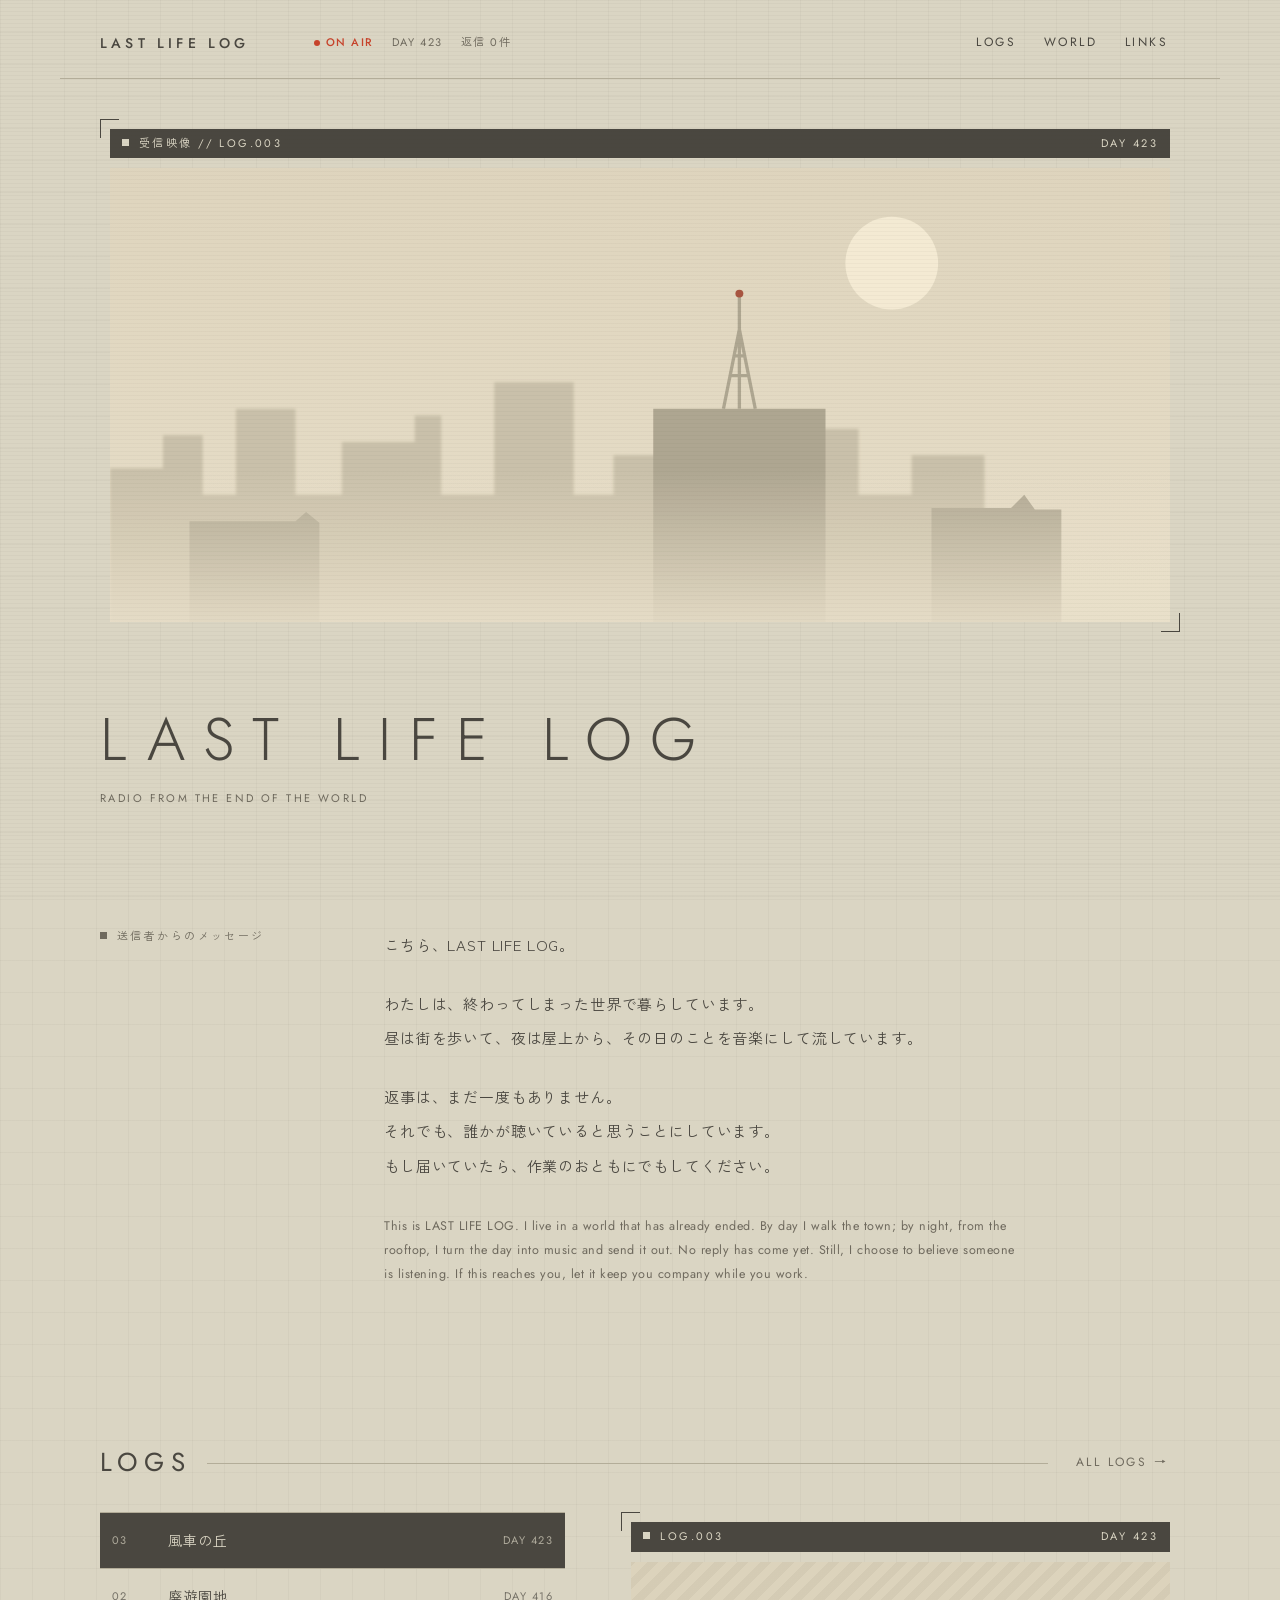
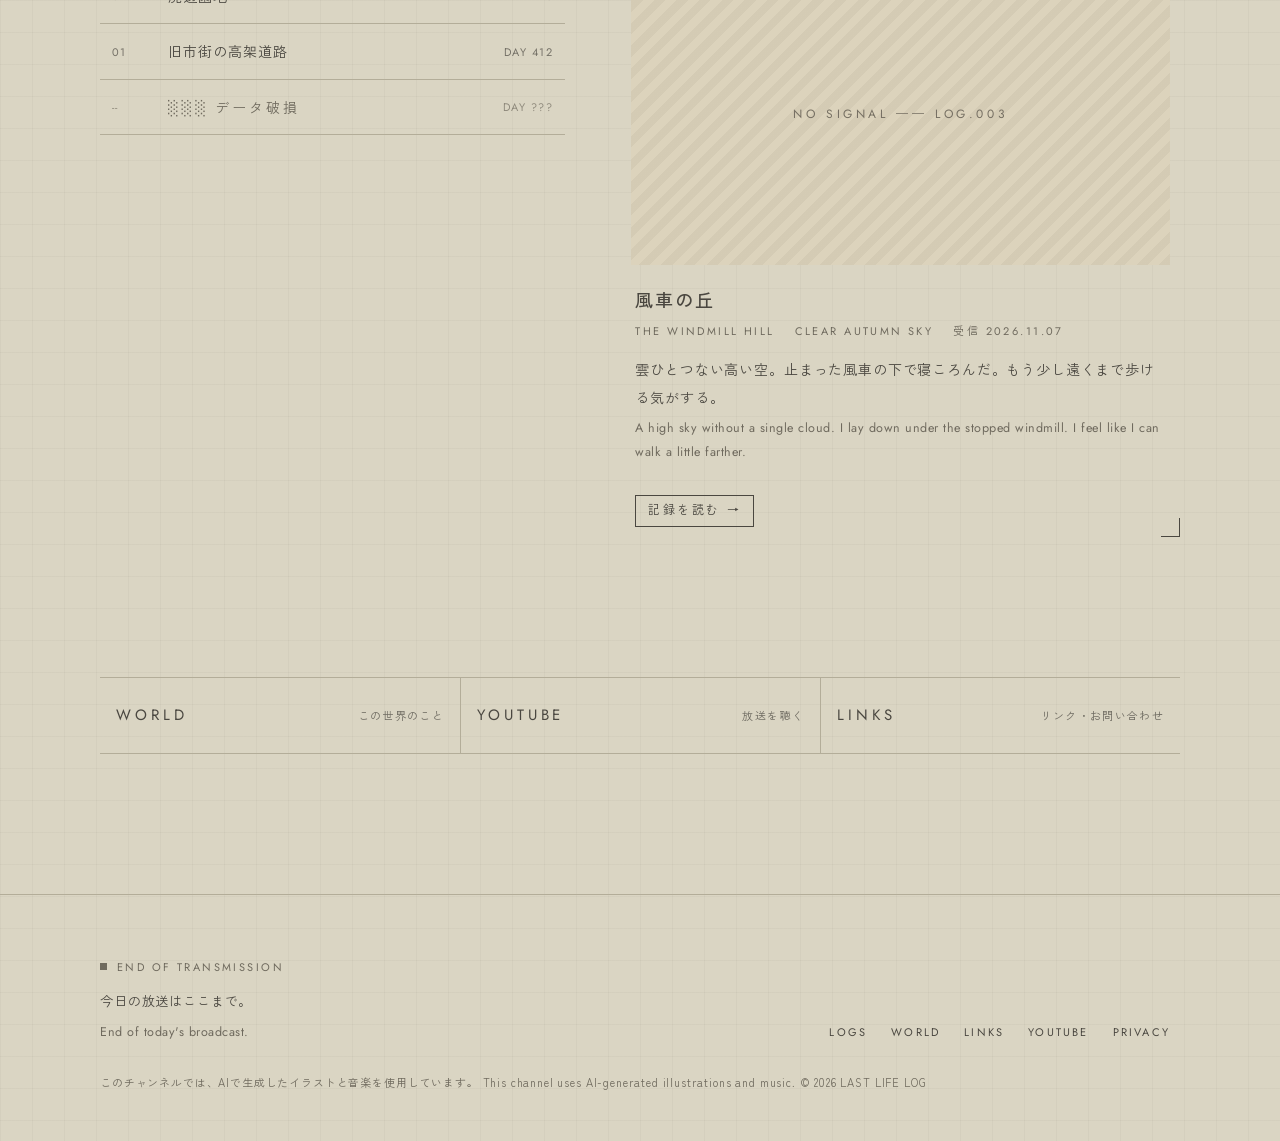
==== commit 588ba46b: "公式サイトを機械の記録画面（アーカイブ）風に変更：生成り色、一覧と中身の2列、文字のノイズ、打ち出し表示、彼女の声のメッセージ Co-Authored-By: Claude Opus 5.5 <nor" ====
--- a/index.html
+++ b/index.html
@@ -8,50 +8,53 @@
 <meta property="og:title" content="LAST LIFE LOG — radio from the end of the world">
 <meta property="og:description" content="文明が終わったあとの世界から、ひとりの少女が毎日の記録を音楽にして放送しています。作業・勉強・リラックスのためのBGMチャンネル。">
 <meta property="og:site_name" content="LAST LIFE LOG">
-<meta name="theme-color" content="#eef0f0">
+<meta name="theme-color" content="#dad5c3">
 <link rel="icon" href="img/icon.svg" type="image/svg+xml">
 <link rel="preconnect" href="https://fonts.googleapis.com">
 <link rel="preconnect" href="https://fonts.gstatic.com" crossorigin>
-<link rel="stylesheet" href="https://fonts.googleapis.com/css2?family=Jost:wght@300;400&family=Zen+Kaku+Gothic+New:wght@300;400;500&display=swap">
+<link rel="stylesheet" href="https://fonts.googleapis.com/css2?family=Jost:wght@300;400;500&family=Zen+Kaku+Gothic+New:wght@400;500&display=swap">
 <link rel="stylesheet" href="style.css">
 </head>
 <body data-page="home">
 <header id="site-header"></header>
-<main>
+<main class="wrap">
 <section class="hero">
-  <div class="hero-art">
-    <img src="img/hero.svg" alt="霧の朝の廃墟の街。古いビルの屋上にアンテナが立っている">
-    <img src="img/hero.jpg" alt="" onerror="this.remove()">
+  <div class="frame">
+    <div class="hero-bar" id="hero-bar"><span class="label sq">受信映像</span><span class="label">Signal searching</span></div>
+    <div class="hero-art">
+      <img src="img/hero.svg" alt="霧の中の廃墟の街。古いビルの屋上にアンテナが立っている">
+      <img src="img/hero.jpg" alt="" onerror="this.remove()">
+    </div>
   </div>
-  <div class="wrap">
-    <p class="hero-caption label" id="hero-caption"><span>Signal searching</span><span></span></p>
-    <div class="hero-title">
-      <h1>Last Life Log</h1>
-      <p>radio from the end of the world</p>
-    </div>
+  <div class="hero-title">
+    <h1 data-type data-glitch>Last Life Log</h1>
+    <p class="label">radio from the end of the world</p>
   </div>
 </section>
 
-<section class="intro wrap reveal">
-  <p class="open">こちら、LAST LIFE LOG。</p>
-  <p>文明が終わったあとの世界に、ひとりの少女が生きている。<br class="pc">
-  彼女は毎日、見たもの・したこと・感じたことを短い記録に残し、<br class="pc">
-  それを音楽にして、まだ誰かが聴いているかもしれない電波に流している。</p>
-  <p>このチャンネルの動画は、その放送の1日分。<br class="pc">
-  作業・勉強・リラックスのための、静かな音楽です。</p>
-  <p class="en">A girl lives on after the end of civilization. Every day she turns what she saw, did and felt into a short log, makes it into music, and sends it out to anyone who might still be listening.</p>
+<section class="intro reveal">
+  <p class="label sq">送信者からのメッセージ</p>
+  <div class="intro-body">
+    <p>こちら、LAST LIFE LOG。</p>
+    <p>わたしは、終わってしまった世界で暮らしています。<br class="pc">
+    昼は街を歩いて、夜は屋上から、その日のことを音楽にして流しています。</p>
+    <p>返事は、まだ一度もありません。<br class="pc">
+    それでも、誰かが聴いていると思うことにしています。<br class="pc">
+    もし届いていたら、作業のおともにでもしてください。</p>
+    <p class="en">This is LAST LIFE LOG. I live in a world that has already ended. By day I walk the town; by night, from the rooftop, I turn the day into music and send it out. No reply has come yet. Still, I choose to believe someone is listening. If this reaches you, let it keep you company while you work.</p>
+  </div>
 </section>
 
-<section class="sec wrap">
-  <div class="sec-head"><h2>Logs</h2><a class="more" href="logs.html">View all →</a></div>
-  <div class="cards" id="home-logs"></div>
+<section class="sec">
+  <div class="sec-head"><h2 data-glitch>Logs</h2><span class="rule"></span><a class="label band" href="logs.html">All logs →</a></div>
+  <div class="archive" id="home-archive"></div>
 </section>
 
-<div class="wrap"><nav class="gates" aria-label="入口">
-  <a class="gate" href="world.html"><strong>World</strong><span>この世界のこと</span></a>
-  <a class="gate" href="https://www.youtube.com/@lastlifelog" target="_blank" rel="noopener"><strong>YouTube</strong><span>放送を聴く</span></a>
-  <a class="gate" href="links.html"><strong>Links</strong><span>リンク・お問い合わせ</span></a>
-</nav></div>
+<ul class="gates">
+  <li><a class="band" href="world.html">World<small>この世界のこと</small></a></li>
+  <li><a class="band" href="https://www.youtube.com/@lastlifelog" target="_blank" rel="noopener">YouTube<small>放送を聴く</small></a></li>
+  <li><a class="band" href="links.html">Links<small>リンク・お問い合わせ</small></a></li>
+</ul>
 </main>
 <footer id="site-footer"></footer>
 <script src="data/logs.js"></script>
--- a/style.css
+++ b/style.css
@@ -1,15 +1,17 @@
 /* ===============================================================
    LAST LIFE LOG 公式サイトの見た目
-   テーマ：霧の朝。明るく静かで、余白を多く。色は絵に任せ、
+   テーマ：砂ぼこりをかぶった、機械の記録画面（アーカイブ）。
+   生成り色の背景、こげ茶の文字、細い線と ■ の印。
    赤は「● ON AIR」の1点だけ。文字は細めのゴシック。
    =============================================================== */
 :root {
-  --bg: #eef0f0;        /* 霧の白（背景） */
-  --surface: #f6f7f7;   /* 少し明るい面 */
-  --ink: #2b2f33;       /* 文字 */
-  --muted: #8a9094;     /* うすい文字 */
-  --line: #d5dadb;      /* 細い線 */
-  --red: #d9412b;       /* ON AIR の赤（ここ以外では使わない） */
+  --bg: #dad5c3;        /* 生成り（背景） */
+  --panel: #cfc9b4;     /* 一段暗い面 */
+  --ink: #4a4740;       /* 文字（こげ茶） */
+  --ink-2: #6f6a5e;     /* うすい文字 */
+  --line: #b3ad99;      /* 細い線 */
+  --inv: #dad5c3;       /* 反転したときの文字 */
+  --red: #c8432b;       /* ON AIR の赤（ここ以外では使わない） */
   --sans: "Jost", "Zen Kaku Gothic New", "Hiragino Sans", "Yu Gothic", system-ui, sans-serif;
   --ja: "Zen Kaku Gothic New", "Hiragino Sans", "Yu Gothic", system-ui, sans-serif;
 }
@@ -17,156 +19,220 @@
 * { box-sizing: border-box; }
 html { scroll-behavior: smooth; }
 body {
-  margin: 0; background: var(--bg); color: var(--ink);
-  font: 300 15px/2 var(--ja); letter-spacing: .06em;
+  margin: 0; color: var(--ink);
+  /* うっすらとした方眼（記録画面の下地） */
+  background:
+    linear-gradient(rgba(74, 71, 64, .045) 1px, transparent 1px) 0 0 / 32px 32px,
+    linear-gradient(90deg, rgba(74, 71, 64, .045) 1px, transparent 1px) 0 0 / 32px 32px,
+    var(--bg);
+  font: 400 14px/2 var(--ja); letter-spacing: .06em;
   -webkit-font-smoothing: antialiased; overflow-x: hidden;
+}
+/* 画面のすみの、うすい横線（古いモニターの名残） */
+body::after {
+  content: ""; position: fixed; inset: 0; pointer-events: none; z-index: 50;
+  background: repeating-linear-gradient(0deg, rgba(74, 71, 64, .035) 0 1px, transparent 1px 4px);
 }
 img { max-width: 100%; display: block; }
 a { color: inherit; text-decoration: none; }
 p { margin: 0 0 1.6em; }
-.wrap { max-width: 1120px; margin: 0 auto; padding: 0 16px; }
-.narrow { max-width: 720px; }
-.en { display: block; margin-top: .6em; color: var(--muted); font: 300 13px/1.9 var(--sans); letter-spacing: .03em; }
-.empty { color: var(--muted); padding: 48px 0; }
+button { font: inherit; color: inherit; }
+.wrap { max-width: 1160px; margin: 0 auto; padding: 0 16px; }
+.narrow { max-width: 760px; }
+.en { display: block; margin-top: .5em; color: var(--ink-2); font: 400 12.5px/1.9 var(--sans); letter-spacing: .04em; }
+.empty { color: var(--ink-2); padding: 40px 0; }
 @media (min-width: 768px) { .wrap { padding: 0 40px; } }
 @media (max-width: 767px) { .pc { display: none; } }
 
-/* 英字の小さなラベル（番号・見出し） */
-.label { font: 400 11px/1.6 var(--sans); letter-spacing: .24em; text-transform: uppercase; color: var(--muted); }
+/* 英字の小さなラベル（■ 付き） */
+.label { font: 400 11px/1.6 var(--sans); letter-spacing: .22em; text-transform: uppercase; color: var(--ink-2); }
+.sq::before { content: ""; display: inline-block; width: 7px; height: 7px; margin-right: 10px; background: currentColor; vertical-align: .08em; }
+
+/* ---------- 文字のノイズ（電波の乱れ） ---------- */
+.glitch { position: relative; display: inline-block; }
+.glitch::before, .glitch::after {
+  content: attr(data-text); position: absolute; inset: 0; pointer-events: none; opacity: 0;
+}
+.glitch::before { color: var(--red); mix-blend-mode: multiply; }
+.glitch::after { color: #3d6f7a; mix-blend-mode: multiply; }
+.glitch.is-noise::before { opacity: 1; animation: g1 .32s steps(2) both; }
+.glitch.is-noise::after { opacity: 1; animation: g2 .32s steps(2) both; }
+.glitch.is-noise { animation: gshake .32s steps(3) both; }
+@keyframes g1 {
+  0% { clip-path: inset(10% 0 60% 0); transform: translate(-7px, 0); }
+  50% { clip-path: inset(55% 0 20% 0); transform: translate(5px, 0); }
+  100% { clip-path: inset(80% 0 5% 0); transform: translate(-2px, 0); }
+}
+@keyframes g2 {
+  0% { clip-path: inset(65% 0 10% 0); transform: translate(7px, 0); }
+  50% { clip-path: inset(5% 0 70% 0); transform: translate(-5px, 0); }
+  100% { clip-path: inset(30% 0 50% 0); transform: translate(2px, 0); }
+}
+@keyframes gshake { 33% { transform: translate(1px, 0) skewX(-6deg); } 66% { transform: translate(-1px, 0); } }
+
+/* 打ち出し中のカーソル */
+.typing::after { content: ""; display: inline-block; width: .55em; height: 1em; margin-left: .15em; background: currentColor; vertical-align: -.12em; animation: caret 1s steps(1) infinite; }
+@keyframes caret { 50% { opacity: 0; } }
 
 /* ---------- ヘッダー ---------- */
 .nav {
-  display: flex; align-items: center; justify-content: space-between; gap: 12px 24px; flex-wrap: wrap;
-  max-width: 1120px; margin: 0 auto; padding: 22px 16px;
-}
-.logo { font: 400 14px/1 var(--sans); letter-spacing: .32em; text-transform: uppercase; }
-.nav ul { display: flex; gap: 22px; list-style: none; margin: 0; padding: 0; }
-.nav ul a { font: 400 12px var(--sans); letter-spacing: .2em; text-transform: uppercase; color: var(--muted); transition: color .2s; }
-.nav ul a:hover, .nav ul a[aria-current="page"] { color: var(--ink); }
-.onair { margin: 0; text-transform: uppercase; display: flex; align-items: center; gap: 10px; width: 100%; order: 3; font: 400 11px/1.6 var(--sans); letter-spacing: .16em; color: var(--muted); }
-.onair b { font-weight: 400; color: var(--red); display: inline-flex; align-items: center; gap: 6px; }
-.onair b::before { content: ""; width: 6px; height: 6px; border-radius: 50%; background: var(--red); animation: pulse 2.4s ease-in-out infinite; }
+  display: flex; align-items: center; justify-content: space-between; gap: 10px 24px; flex-wrap: wrap;
+  max-width: 1160px; margin: 0 auto; padding: 20px 16px 16px; border-bottom: 1px solid var(--line);
+}
+.logo { font: 500 14px/1 var(--sans); letter-spacing: .3em; text-transform: uppercase; }
+.status { margin: 0; text-transform: uppercase; width: 100%; order: 3; display: flex; flex-wrap: wrap; gap: 4px 18px; font: 400 11px/1.6 var(--sans); letter-spacing: .14em; color: var(--ink-2); }
+.status b { font-weight: 500; color: var(--red); display: inline-flex; align-items: center; gap: 6px; }
+.status b::before { content: ""; width: 6px; height: 6px; border-radius: 50%; background: var(--red); animation: pulse 2.4s ease-in-out infinite; }
 @keyframes pulse { 50% { opacity: .25; } }
-@media (min-width: 900px) {
-  .nav { padding: 30px 40px; flex-wrap: nowrap; }
-  .onair { width: auto; order: 0; margin-right: auto; margin-left: 40px; }
-}
-
-/* ---------- 入口：絵を大きく ---------- */
-.hero { margin: 0 0 120px; }
-.hero-art { position: relative; aspect-ratio: 16 / 9; max-height: 82vh; width: 100%; overflow: hidden; background: #dfe4e6; }
-.hero-art img { position: absolute; inset: 0; width: 100%; height: 100%; object-fit: cover; }
-.hero-caption { display: flex; justify-content: space-between; gap: 16px; padding-top: 14px; }
-.hero-title { margin-top: 96px; text-align: center; }
-.hero-title h1 { margin: 0; font: 300 clamp(26px, 5vw, 46px)/1.3 var(--sans); letter-spacing: .36em; text-transform: uppercase; padding-left: .36em; }
-.hero-title p { margin: 18px 0 0; color: var(--muted); font: 300 14px var(--sans); letter-spacing: .2em; }
-@media (max-width: 767px) { .hero-art { aspect-ratio: 4 / 5; } .hero-title { margin-top: 64px; } .hero { margin-bottom: 88px; } }
-
-/* ---------- 紹介文 ---------- */
-.intro { max-width: 680px; margin: 0 auto 160px; text-align: center; }
-.intro .open { font: 400 13px var(--ja); letter-spacing: .2em; margin-bottom: 40px; }
-.intro .en { margin: 40px auto 0; }
-@media (max-width: 767px) { .intro { text-align: left; margin-bottom: 112px; } }
-
-/* ---------- 見出し ---------- */
-.sec { margin-bottom: 160px; }
-.sec-head { display: flex; align-items: baseline; justify-content: space-between; gap: 16px; padding-bottom: 16px; margin-bottom: 48px; border-bottom: 1px solid var(--line); }
-.sec-head h2, .sec-head h1 { margin: 0; font: 300 clamp(22px, 3vw, 28px)/1.2 var(--sans); letter-spacing: .28em; text-transform: uppercase; }
-.sec-head .more { font: 400 11px var(--sans); letter-spacing: .2em; text-transform: uppercase; color: var(--muted); transition: color .2s; }
-.sec-head .more:hover { color: var(--ink); }
-.page { padding-top: 56px; padding-bottom: 160px; }
-.lead { max-width: 560px; margin-bottom: 72px; }
-
-/* ---------- LOGの一覧 ---------- */
-.cards { display: grid; gap: 64px 32px; grid-template-columns: 1fr; }
-@media (min-width: 640px) { .cards { grid-template-columns: repeat(2, 1fr); } }
-@media (min-width: 1000px) { .cards { grid-template-columns: repeat(3, 1fr); } }
-.card { display: block; }
-.card-img { aspect-ratio: 3 / 2; overflow: hidden; background: #dfe4e6; }
-.card-img img, .card-img .ph { width: 100%; height: 100%; object-fit: cover; transition: transform 1.2s cubic-bezier(.2, .7, .2, 1), opacity .4s; }
-.card:hover .card-img img, .card:hover .card-img .ph { transform: scale(1.03); }
-.card .label { display: flex; justify-content: space-between; margin: 18px 0 6px; }
-.card h3 { margin: 0 0 6px; font: 400 16px/1.7 var(--ja); letter-spacing: .08em; }
-.card-text { margin: 0; color: var(--muted); font-size: 13px; line-height: 1.9; }
-
-/* 背景画像がまだ無いときの代わり（霧のグラデーション） */
-.ph { display: grid; place-items: center; background: linear-gradient(180deg, #dde2e4, #e9ecec 70%); }
-.ph span { font: 300 13px var(--sans); letter-spacing: .3em; color: var(--muted); }
-
-/* ---------- 3つの入口（文字だけ） ---------- */
-.gates { display: grid; grid-template-columns: 1fr; border-top: 1px solid var(--line); margin-bottom: 160px; }
-@media (min-width: 768px) { .gates { grid-template-columns: repeat(3, 1fr); } }
-.gate { display: flex; justify-content: space-between; align-items: baseline; gap: 16px; padding: 28px 4px; border-bottom: 1px solid var(--line); transition: padding .3s; }
-@media (min-width: 768px) { .gate { padding: 36px 24px; border-bottom: 0; } .gate + .gate { border-left: 1px solid var(--line); } }
-.gate strong { font: 300 18px var(--sans); letter-spacing: .24em; text-transform: uppercase; }
-.gate span { font-size: 12px; color: var(--muted); }
-.gate:hover strong { text-decoration: underline; text-underline-offset: 6px; text-decoration-thickness: 1px; }
+.menu { display: flex; gap: 4px; list-style: none; margin: 0; padding: 0; }
+@media (min-width: 960px) {
+  .nav { padding: 28px 40px 20px; flex-wrap: nowrap; }
+  .status { width: auto; order: 0; margin-right: auto; margin-left: 40px; }
+}
+
+/* メニュー：当てると帯が左から伸びる */
+.band {
+  position: relative; display: flex; align-items: center; gap: 10px; padding: 4px 12px; overflow: hidden;
+  font: 400 12px/1.8 var(--sans); letter-spacing: .2em; text-transform: uppercase; isolation: isolate;
+  transition: color .25s;
+}
+.band::before {
+  content: ""; position: absolute; inset: 0; z-index: -1; background: var(--ink);
+  transform: scaleX(0); transform-origin: left; transition: transform .35s cubic-bezier(.6, 0, .2, 1);
+}
+.band:hover, .band:focus-visible, .band[aria-current="page"], .band.is-active { color: var(--inv); outline: none; }
+.band:hover::before, .band:focus-visible::before, .band[aria-current="page"]::before, .band.is-active::before { transform: scaleX(1); }
+
+/* ---------- 枠（四すみのかぎ） ---------- */
+.frame { position: relative; padding: 10px; }
+.frame::before, .frame::after {
+  content: ""; position: absolute; width: 18px; height: 18px; border: solid var(--ink); pointer-events: none;
+}
+.frame::before { top: 0; left: 0; border-width: 1px 0 0 1px; }
+.frame::after { bottom: 0; right: 0; border-width: 0 1px 1px 0; }
+
+/* ---------- 入口 ---------- */
+.hero { padding-top: 40px; margin-bottom: 120px; }
+.hero-bar { display: flex; justify-content: space-between; gap: 16px; padding: 6px 12px; margin-bottom: 10px; background: var(--ink); color: var(--inv); }
+.hero-bar .label { color: var(--inv); }
+.hero-art { position: relative; aspect-ratio: 21 / 9; overflow: hidden; background: var(--panel); }
+.hero-art img { position: absolute; inset: 0; width: 100%; height: 100%; object-fit: cover; filter: sepia(.25) saturate(.8); }
+.hero-title { margin-top: 72px; }
+.hero-title h1 { margin: 0; font: 300 clamp(30px, 6vw, 60px)/1.2 var(--sans); letter-spacing: .3em; text-transform: uppercase; }
+.hero-title p { margin: 14px 0 0; }
+@media (max-width: 767px) { .hero-art { aspect-ratio: 4 / 5; } .hero-title { margin-top: 48px; } .hero { padding-top: 24px; margin-bottom: 88px; } }
+
+/* ---------- 区切りの見出し ---------- */
+.sec { margin-bottom: 140px; }
+.sec-head { display: flex; align-items: center; gap: 16px; margin-bottom: 32px; }
+.sec-head h2, .sec-head h1 { margin: 0; font: 400 clamp(20px, 2.6vw, 26px)/1.3 var(--sans); letter-spacing: .24em; text-transform: uppercase; }
+.sec-head .rule { flex: 1; height: 1px; background: var(--line); }
+.sec-head .label { white-space: nowrap; }
+.page { padding-top: 56px; padding-bottom: 140px; }
+.lead { max-width: 600px; margin-bottom: 56px; }
+
+/* ---------- 紹介文（彼女の声） ---------- */
+.intro { display: grid; gap: 24px 64px; margin-bottom: 140px; }
+@media (min-width: 900px) { .intro { grid-template-columns: 220px 1fr; } }
+.intro-body { max-width: 640px; font-size: 15px; line-height: 2.3; }
+.intro-body .en { margin-top: 32px; }
+
+/* ---------- アーカイブ（左に一覧、右に中身） ---------- */
+.archive { display: grid; gap: 32px; }
+@media (min-width: 960px) { .archive { grid-template-columns: minmax(0, 5fr) minmax(0, 6fr); gap: 56px; } }
+.rows { list-style: none; margin: 0; padding: 0; border-top: 1px solid var(--line); }
+.rows li { border-bottom: 1px solid var(--line); }
+.row { display: grid; grid-template-columns: 44px 1fr auto; gap: 12px; padding: 14px 12px; text-transform: none; letter-spacing: .08em; width: 100%; background: none; border: 0; text-align: left; cursor: pointer; }
+.row .no { font: 400 11px/2 var(--sans); letter-spacing: .1em; opacity: .7; }
+.row .ttl { font: 400 14px/1.9 var(--ja); }
+.row .day { font: 400 11px/2 var(--sans); letter-spacing: .14em; opacity: .7; }
+.row.is-broken { cursor: default; color: var(--ink-2); }
+.row.is-broken::before { display: none; }
+.row.is-broken .ttl { letter-spacing: .2em; }
+
+.panel { align-self: start; }
+@media (min-width: 960px) { .panel { position: sticky; top: 24px; } }
+.panel-head { display: flex; justify-content: space-between; gap: 12px; padding: 6px 12px; background: var(--ink); color: var(--inv); }
+.panel-head .label { color: var(--inv); }
+.panel-img { aspect-ratio: 16 / 9; overflow: hidden; background: var(--panel); margin: 10px 0 20px; }
+.panel-img img, .panel-img .ph { width: 100%; height: 100%; object-fit: cover; filter: sepia(.25) saturate(.8); }
+.panel-body { padding: 0 4px; }
+.panel-body h3 { margin: 0 0 10px; font: 500 18px/1.6 var(--ja); letter-spacing: .1em; }
+.panel-meta { display: flex; flex-wrap: wrap; gap: 4px 20px; margin-bottom: 14px; }
+.panel .go { display: inline-flex; margin-top: 8px; border: 1px solid var(--ink); }
+.panel.is-swap .panel-img, .panel.is-swap .panel-body { animation: swap .45s steps(4) both; }
+@keyframes swap { 0% { opacity: 0; clip-path: inset(0 0 100% 0); } 100% { opacity: 1; clip-path: inset(0); } }
+
+/* 背景画像がまだ無いときの代わり */
+.ph { display: grid; place-items: center; background: repeating-linear-gradient(-45deg, rgba(74, 71, 64, .06) 0 8px, transparent 8px 16px), var(--panel); }
+.ph span { font: 400 12px var(--sans); letter-spacing: .3em; color: var(--ink-2); }
+.ph span::before { content: "NO SIGNAL ── "; }
+
+/* ---------- 入口のメニュー ---------- */
+.gates { list-style: none; margin: 0 0 140px; padding: 0; display: grid; gap: 0; border-top: 1px solid var(--line); }
+@media (min-width: 768px) { .gates { grid-template-columns: repeat(3, 1fr); } .gates li + li { border-left: 1px solid var(--line); } }
+.gates li { border-bottom: 1px solid var(--line); }
+.gates .band { justify-content: space-between; padding: 24px 16px; font-size: 15px; letter-spacing: .26em; }
+.gates .band small { font: 400 11px var(--ja); letter-spacing: .12em; text-transform: none; opacity: .75; }
 
 /* ---------- LOGの個別ページ ---------- */
-.log-head { margin-bottom: 40px; }
-.log-head h1 { margin: 10px 0 0; font: 300 clamp(26px, 4vw, 36px)/1.5 var(--ja); letter-spacing: .1em; }
-.log-meta { display: grid; grid-template-columns: repeat(2, 1fr); gap: 0; margin: 0 0 56px; border-top: 1px solid var(--line); }
+.log-head { margin-bottom: 32px; }
+.log-head h1 { margin: 10px 0 0; font: 400 clamp(24px, 4vw, 34px)/1.5 var(--ja); letter-spacing: .12em; }
+.log-meta { display: grid; grid-template-columns: repeat(2, 1fr); margin: 0 0 40px; border-top: 1px solid var(--line); }
 @media (min-width: 640px) { .log-meta { grid-template-columns: repeat(4, 1fr); } }
-.log-meta div { padding: 14px 0; border-bottom: 1px solid var(--line); }
-.log-meta dt { margin-bottom: 2px; }
+.log-meta div { padding: 12px 0; border-bottom: 1px solid var(--line); }
 .log-meta dd { margin: 0; font-size: 13px; }
-.video { position: relative; aspect-ratio: 16 / 9; background: #dfe4e6; margin-bottom: 88px; }
+.video { position: relative; aspect-ratio: 16 / 9; background: var(--panel); }
 .video iframe, .video img, .video .ph { position: absolute; inset: 0; width: 100%; height: 100%; border: 0; object-fit: cover; }
-.diary { max-width: 560px; margin: 0 auto 120px; font-size: 15px; line-height: 2.3; }
-.diary .open, .diary .close { color: var(--muted); }
-.diary .close { margin-bottom: 64px; }
-.diary-en { padding-top: 40px; border-top: 1px solid var(--line); color: var(--muted); font: 300 14px/2 var(--sans); letter-spacing: .03em; }
-.pager { display: flex; justify-content: space-between; gap: 12px; padding-top: 20px; border-top: 1px solid var(--line); }
-.pager a { transition: color .2s; }
-.pager a:hover { color: var(--ink); }
-
-/* ---------- 世界観（見出しと文の2列） ---------- */
-.world-item { display: grid; grid-template-columns: 1fr; gap: 8px 48px; padding: 48px 0; border-top: 1px solid var(--line); }
-.world-item:last-child { border-bottom: 1px solid var(--line); }
-@media (min-width: 800px) { .world-item { grid-template-columns: 240px 1fr; padding: 64px 0; } }
-.world-item h3 { margin: 6px 0 0; font: 400 20px/1.6 var(--ja); letter-spacing: .12em; }
-.world-item h3 .en { margin-top: 0; }
-.world-body { max-width: 600px; }
+.media { margin-bottom: 80px; }
+.diary { max-width: 580px; margin: 0 auto 96px; font-size: 15px; line-height: 2.4; }
+.diary .open, .diary .close { color: var(--ink-2); }
+.diary .close { margin-bottom: 56px; }
+.diary-en { padding-top: 32px; border-top: 1px solid var(--line); color: var(--ink-2); font: 400 13.5px/2 var(--sans); letter-spacing: .03em; }
+.pager { display: flex; justify-content: space-between; gap: 8px; padding-top: 16px; border-top: 1px solid var(--line); }
+
+/* ---------- 世界観 ---------- */
+.world-panel .panel-body p { font-size: 15px; line-height: 2.2; }
 .items { list-style: none; margin: 0 0 1.6em; padding: 0; border-top: 1px solid var(--line); }
-.items li { padding: 12px 0; border-bottom: 1px solid var(--line); font-size: 14px; }
+.items li { padding: 10px 0; border-bottom: 1px solid var(--line); font-size: 14px; }
+.items li::before { content: "▸ "; opacity: .6; }
 .items .en { margin-top: 0; font-size: 12px; }
-.locked { margin-top: 64px; color: var(--muted); font-size: 13px; text-align: center; }
 
 /* ---------- リンク ---------- */
-.link-list { list-style: none; margin: 0 0 96px; padding: 0; border-top: 1px solid var(--line); }
-.link-list a { display: grid; grid-template-columns: 64px 1fr auto; align-items: baseline; gap: 16px; padding: 28px 0; border-bottom: 1px solid var(--line); }
-.link-list strong { font: 300 17px var(--sans); letter-spacing: .14em; }
-.link-list .sub { font-size: 12px; color: var(--muted); }
-.link-list .arrow { color: var(--muted); transition: transform .3s; }
-.link-list a:hover .arrow { transform: translateX(4px); color: var(--ink); }
-@media (max-width: 639px) { .link-list a { grid-template-columns: 48px 1fr auto; } .link-list .sub { grid-column: 2; } }
-.small-head { margin: 0 0 16px; }
+.link-list { list-style: none; margin: 0 0 80px; padding: 0; border-top: 1px solid var(--line); }
+.link-list li { border-bottom: 1px solid var(--line); }
+.link-list .band { display: grid; grid-template-columns: 48px 1fr auto; gap: 4px 16px; padding: 20px 12px; text-transform: none; letter-spacing: .1em; }
+.link-list strong { font: 400 16px var(--sans); letter-spacing: .16em; text-transform: uppercase; }
+.link-list .sub { grid-column: 2; font-size: 12px; opacity: .75; }
+.link-list .arrow { grid-row: 1; grid-column: 3; }
+.u { text-decoration: underline; text-underline-offset: 4px; text-decoration-thickness: 1px; }
 
 /* ---------- プライバシーポリシー ---------- */
-.legal h1 { font: 300 26px/1.5 var(--ja); letter-spacing: .1em; margin: 0 0 4px; }
-.legal h2 { font: 400 15px var(--ja); letter-spacing: .1em; margin: 56px 0 12px; }
-.legal .tag { color: var(--muted); margin-bottom: 40px; }
+.legal h1 { font: 400 26px/1.5 var(--ja); letter-spacing: .1em; margin: 0 0 4px; }
+.legal h2 { font: 500 15px var(--ja); letter-spacing: .1em; margin: 48px 0 10px; }
+.legal h2::before { content: "■ "; }
+.legal .tag { color: var(--ink-2); margin-bottom: 40px; }
 .legal a { text-decoration: underline; text-underline-offset: 4px; text-decoration-thickness: 1px; }
 .legal ul { padding-left: 1.2em; }
-.updated { margin-top: 64px; }
+.updated { margin-top: 56px; }
 
 /* ---------- フッター ---------- */
 #site-footer { border-top: 1px solid var(--line); }
-.footer-inner { max-width: 1120px; margin: 0 auto; padding: 64px 16px 48px; display: grid; gap: 32px; }
-@media (min-width: 768px) { .footer-inner { padding: 72px 40px 56px; grid-template-columns: 1fr auto; align-items: end; } }
-.end { margin: 14px 0 0; font-size: 13px; color: var(--muted); }
-.end .en { margin-top: 0; }
-.footer-nav { display: flex; flex-wrap: wrap; gap: 8px 24px; list-style: none; margin: 0; padding: 0; }
-.footer-nav a { font: 400 11px var(--sans); letter-spacing: .2em; text-transform: uppercase; color: var(--muted); }
-.footer-nav a:hover { color: var(--ink); }
-.ai { grid-column: 1 / -1; margin: 0; font-size: 11px; line-height: 1.9; color: var(--muted); }
+.footer-inner { max-width: 1160px; margin: 0 auto; padding: 56px 16px 40px; display: grid; gap: 28px; }
+@media (min-width: 768px) { .footer-inner { padding: 64px 40px 48px; grid-template-columns: 1fr auto; align-items: end; } }
+.end { margin: 12px 0 0; font-size: 13px; }
+.footer-nav { display: flex; flex-wrap: wrap; gap: 4px; list-style: none; margin: 0; padding: 0; }
+.footer-nav .band { font-size: 11px; padding: 2px 10px; }
+.ai { grid-column: 1 / -1; margin: 0; font-size: 11px; line-height: 1.9; color: var(--ink-2); }
 
 /* ---------- ふわっと出てくる動き ---------- */
-.reveal { opacity: 0; transform: translateY(16px); transition: opacity 1.2s ease, transform 1.2s cubic-bezier(.2, .7, .2, 1); }
+.reveal { opacity: 0; transform: translateY(12px); transition: opacity 1s ease, transform 1s cubic-bezier(.2, .7, .2, 1); }
 .reveal.is-in { opacity: 1; transform: none; }
 
 @media (prefers-reduced-motion: reduce) {
-  .onair b::before { animation: none; }
+  .status b::before, .typing::after { animation: none; }
+  .glitch.is-noise, .glitch.is-noise::before, .glitch.is-noise::after { animation: none; opacity: 0; }
   .reveal { opacity: 1; transform: none; transition: none; }
-  .card-img img, .card-img .ph { transition: none; }
-}
+  .band::before { transition: none; }
+  .panel.is-swap .panel-img, .panel.is-swap .panel-body { animation: none; }
+}
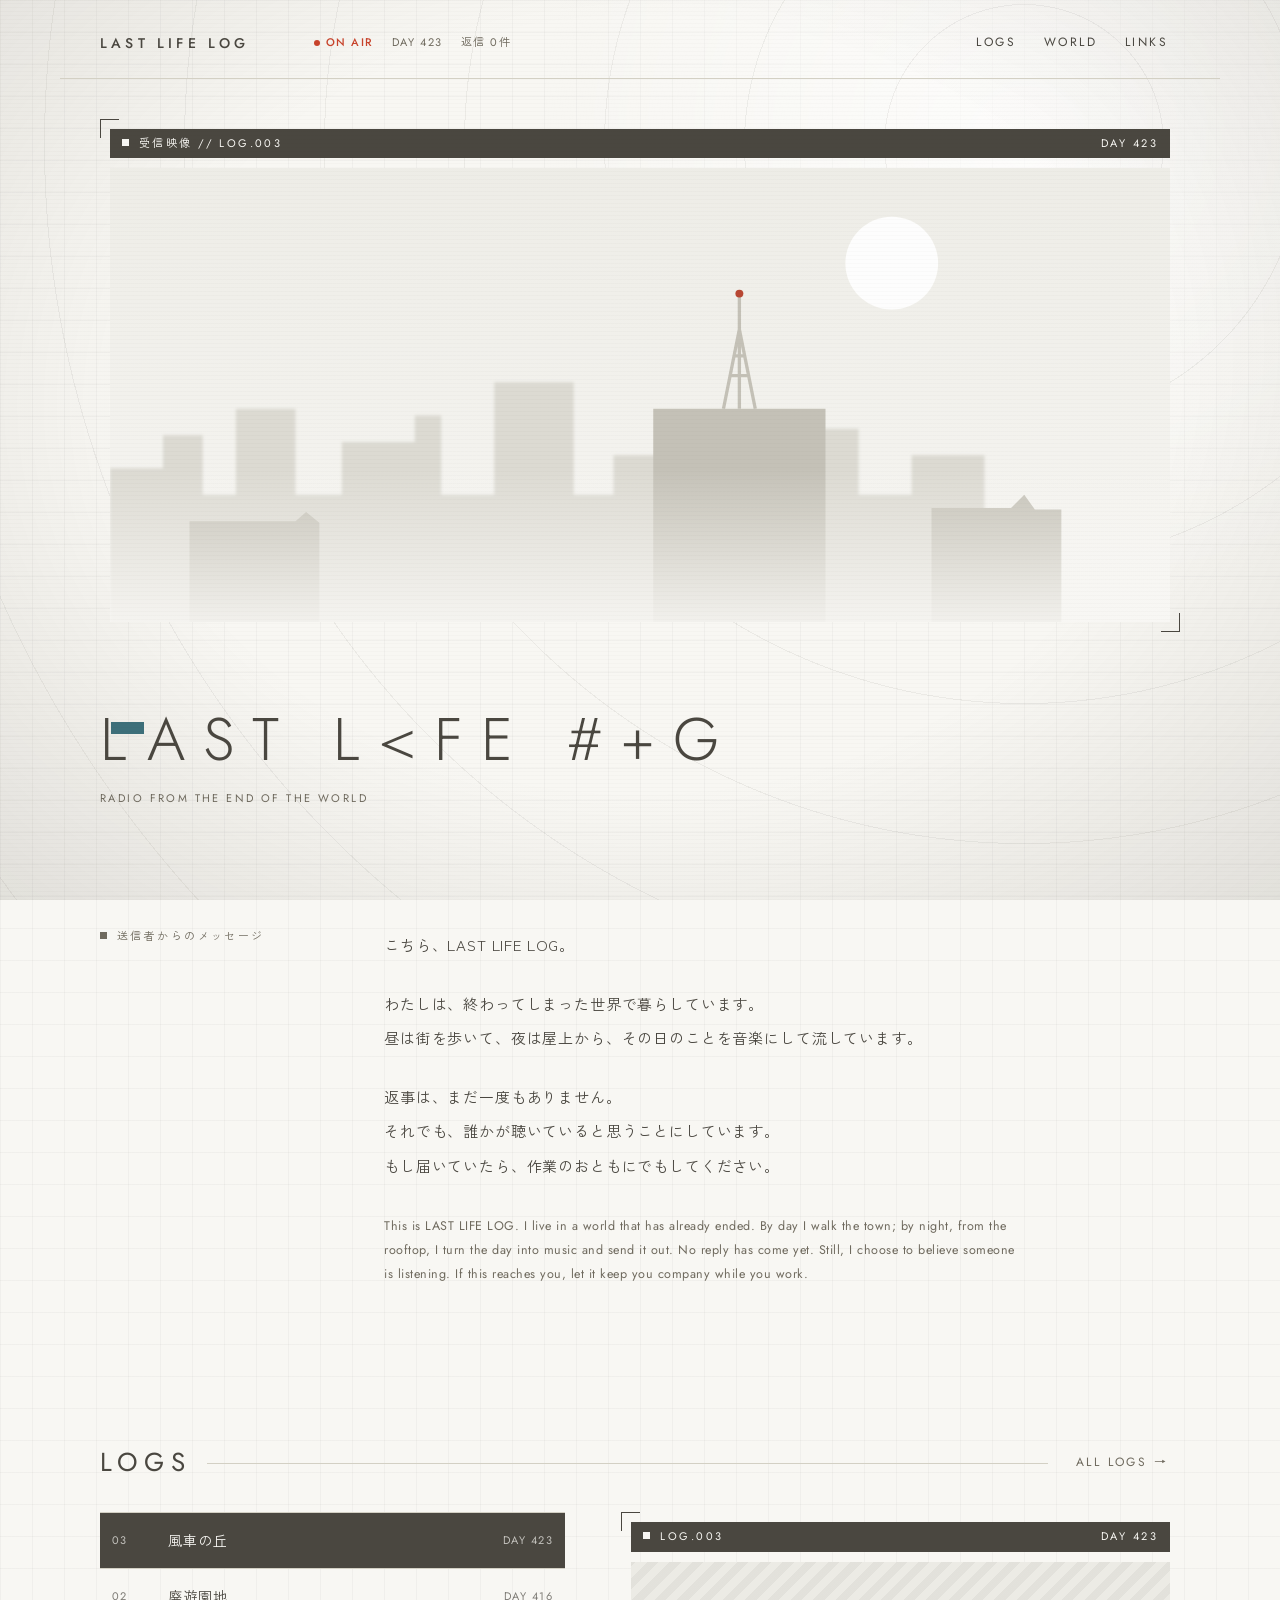
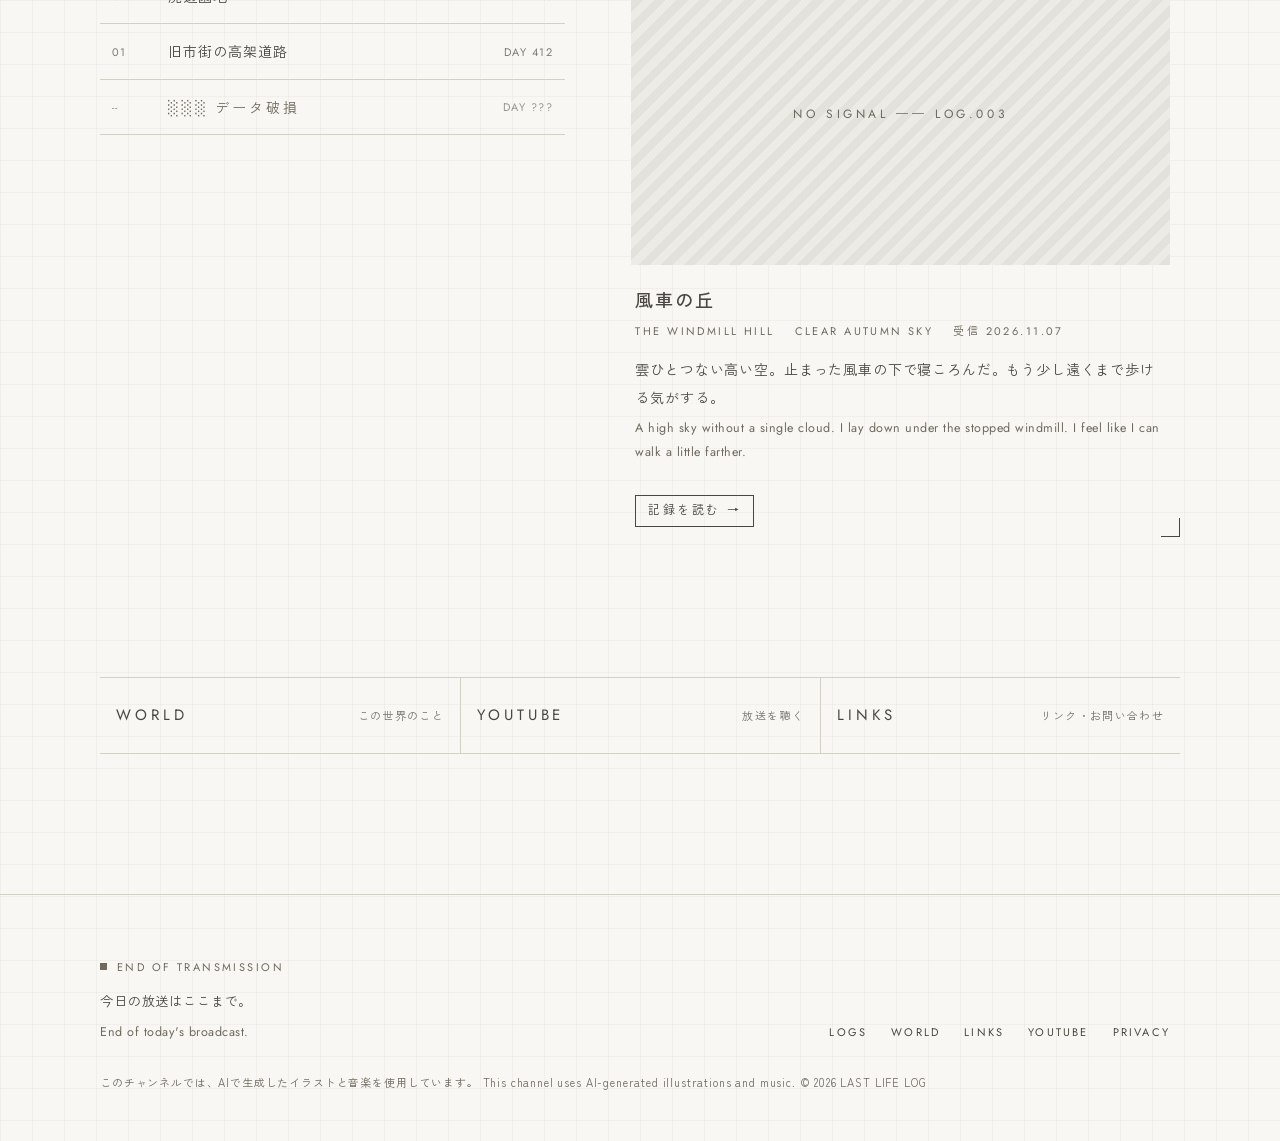
==== commit 8621d627: "背景をほぼ白に変更し、砂ぼこりの粒をなくす（周りの影はうすく残す） Co-Authored-By: Claude Opus 5.5 <noreply@anthropic.com> Claude-Ses" ====
--- a/index.html
+++ b/index.html
@@ -8,7 +8,7 @@
 <meta property="og:title" content="LAST LIFE LOG — radio from the end of the world">
 <meta property="og:description" content="文明が終わったあとの世界から、ひとりの少女が毎日の記録を音楽にして放送しています。作業・勉強・リラックスのためのBGMチャンネル。">
 <meta property="og:site_name" content="LAST LIFE LOG">
-<meta name="theme-color" content="#dad5c3">
+<meta name="theme-color" content="#f8f7f3">
 <link rel="icon" href="img/icon.svg" type="image/svg+xml">
 <link rel="preconnect" href="https://fonts.googleapis.com">
 <link rel="preconnect" href="https://fonts.gstatic.com" crossorigin>
--- a/style.css
+++ b/style.css
@@ -5,12 +5,12 @@
    赤は「● ON AIR」の1点だけ。文字は細めのゴシック。
    =============================================================== */
 :root {
-  --bg: #dad5c3;        /* 生成り（背景） */
-  --panel: #cfc9b4;     /* 一段暗い面 */
+  --bg: #f8f7f3;        /* ほぼ白（背景） */
+  --panel: #ecebe4;     /* 一段暗い面 */
   --ink: #4a4740;       /* 文字（こげ茶） */
   --ink-2: #6f6a5e;     /* うすい文字 */
-  --line: #b3ad99;      /* 細い線 */
-  --inv: #dad5c3;       /* 反転したときの文字 */
+  --line: #d3d0c4;      /* 細い線 */
+  --inv: #f8f7f3;       /* 反転したときの文字 */
   --red: #c8432b;       /* ON AIR の赤（ここ以外では使わない） */
   --sans: "Jost", "Zen Kaku Gothic New", "Hiragino Sans", "Yu Gothic", system-ui, sans-serif;
   --ja: "Zen Kaku Gothic New", "Hiragino Sans", "Yu Gothic", system-ui, sans-serif;
@@ -31,8 +31,35 @@
 /* 画面のすみの、うすい横線（古いモニターの名残） */
 body::after {
   content: ""; position: fixed; inset: 0; pointer-events: none; z-index: 50;
-  background: repeating-linear-gradient(0deg, rgba(74, 71, 64, .035) 0 1px, transparent 1px 4px);
-}
+  background: repeating-linear-gradient(0deg, rgba(74, 71, 64, .02) 0 1px, transparent 1px 4px);
+}
+/* ---------- 背景：電波の輪・砂ぼこり・周りの影 ---------- */
+/* .atmos は js/site.js がページのいちばん後ろに入れる */
+.atmos { position: fixed; inset: 0; z-index: -1; pointer-events: none; overflow: hidden; }
+/* 動かない、うすい同心円（電波の届く範囲） */
+.atmos::before {
+  content: ""; position: absolute; inset: 0;
+  background:
+    repeating-radial-gradient(circle at 80% 16%, transparent 0 139px, rgba(74, 71, 64, .07) 139px 140px),
+    radial-gradient(circle at 80% 16%, rgba(255, 255, 255, .7), transparent 38%);
+}
+/* 画面の周りの、うすい影 */
+.atmos::after {
+  content: ""; position: absolute; inset: 0;
+  background:
+    radial-gradient(ellipse at 50% 45%, transparent 55%, rgba(74, 66, 50, .12) 100%);
+}
+/* 広がっていく電波の輪 */
+.atmos span {
+  position: absolute; left: 80%; top: 16%; width: 150vmax; height: 150vmax; margin: -75vmax 0 0 -75vmax;
+  border: 1px solid rgba(74, 71, 64, .2); border-radius: 50%;
+  opacity: 0; transform: scale(.02); animation: ring 18s linear infinite;
+}
+.atmos span:nth-child(2) { animation-delay: 6s; }
+.atmos span:nth-child(3) { animation-delay: 12s; }
+@keyframes ring { 0% { opacity: 0; transform: scale(.02); } 8% { opacity: 1; } 100% { opacity: 0; transform: scale(1); } }
+@media (max-width: 767px) { .atmos::before { background: repeating-radial-gradient(circle at 85% 8%, transparent 0 89px, rgba(74, 71, 64, .07) 89px 90px); } .atmos span { left: 85%; top: 8%; } }
+
 img { max-width: 100%; display: block; }
 a { color: inherit; text-decoration: none; }
 p { margin: 0 0 1.6em; }
@@ -116,7 +143,7 @@
 .hero-bar { display: flex; justify-content: space-between; gap: 16px; padding: 6px 12px; margin-bottom: 10px; background: var(--ink); color: var(--inv); }
 .hero-bar .label { color: var(--inv); }
 .hero-art { position: relative; aspect-ratio: 21 / 9; overflow: hidden; background: var(--panel); }
-.hero-art img { position: absolute; inset: 0; width: 100%; height: 100%; object-fit: cover; filter: sepia(.25) saturate(.8); }
+.hero-art img { position: absolute; inset: 0; width: 100%; height: 100%; object-fit: cover; filter: saturate(.85); }
 .hero-title { margin-top: 72px; }
 .hero-title h1 { margin: 0; font: 300 clamp(30px, 6vw, 60px)/1.2 var(--sans); letter-spacing: .3em; text-transform: uppercase; }
 .hero-title p { margin: 14px 0 0; }
@@ -155,7 +182,7 @@
 .panel-head { display: flex; justify-content: space-between; gap: 12px; padding: 6px 12px; background: var(--ink); color: var(--inv); }
 .panel-head .label { color: var(--inv); }
 .panel-img { aspect-ratio: 16 / 9; overflow: hidden; background: var(--panel); margin: 10px 0 20px; }
-.panel-img img, .panel-img .ph { width: 100%; height: 100%; object-fit: cover; filter: sepia(.25) saturate(.8); }
+.panel-img img, .panel-img .ph { width: 100%; height: 100%; object-fit: cover; filter: saturate(.85); }
 .panel-body { padding: 0 4px; }
 .panel-body h3 { margin: 0 0 10px; font: 500 18px/1.6 var(--ja); letter-spacing: .1em; }
 .panel-meta { display: flex; flex-wrap: wrap; gap: 4px 20px; margin-bottom: 14px; }
@@ -230,7 +257,8 @@
 .reveal.is-in { opacity: 1; transform: none; }
 
 @media (prefers-reduced-motion: reduce) {
-  .status b::before, .typing::after { animation: none; }
+  .status b::before, .typing::after, .atmos span { animation: none; }
+  .atmos span { display: none; }
   .glitch.is-noise, .glitch.is-noise::before, .glitch.is-noise::after { animation: none; opacity: 0; }
   .reveal { opacity: 1; transform: none; transition: none; }
   .band::before { transition: none; }
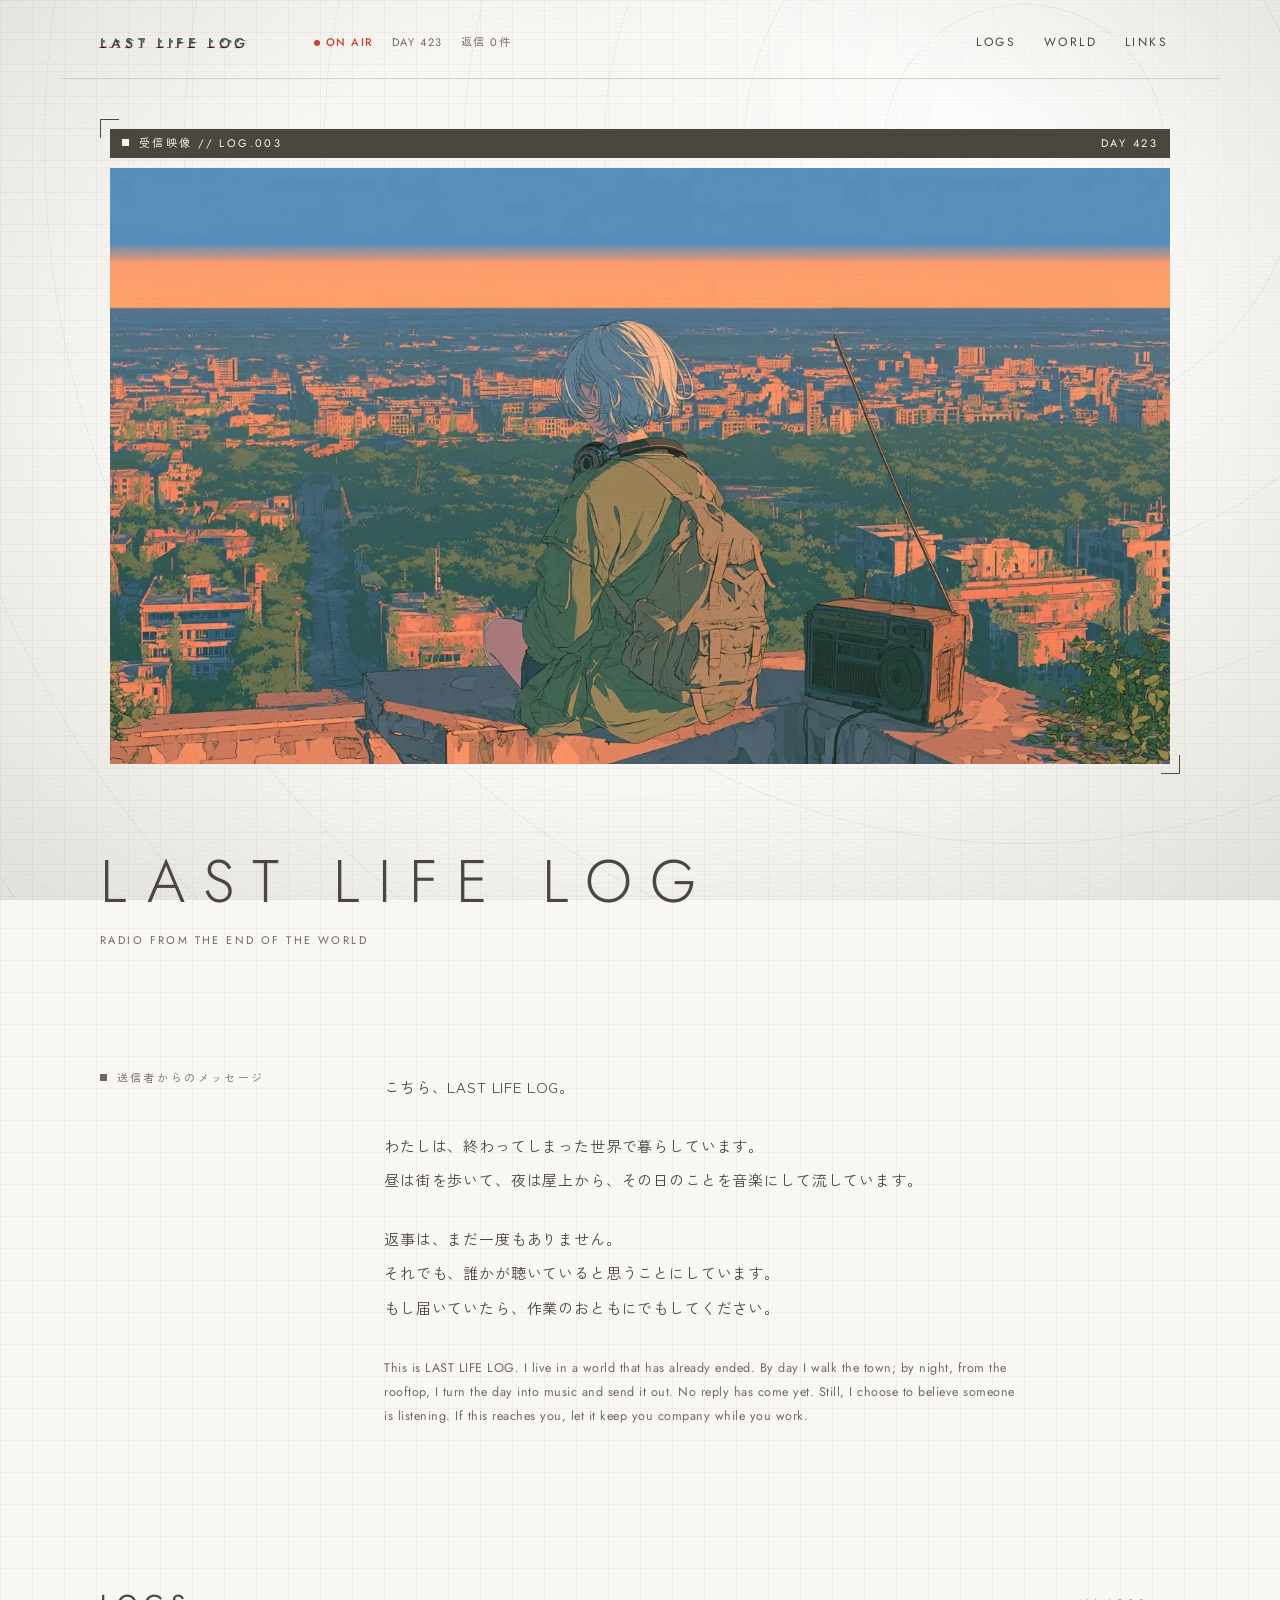
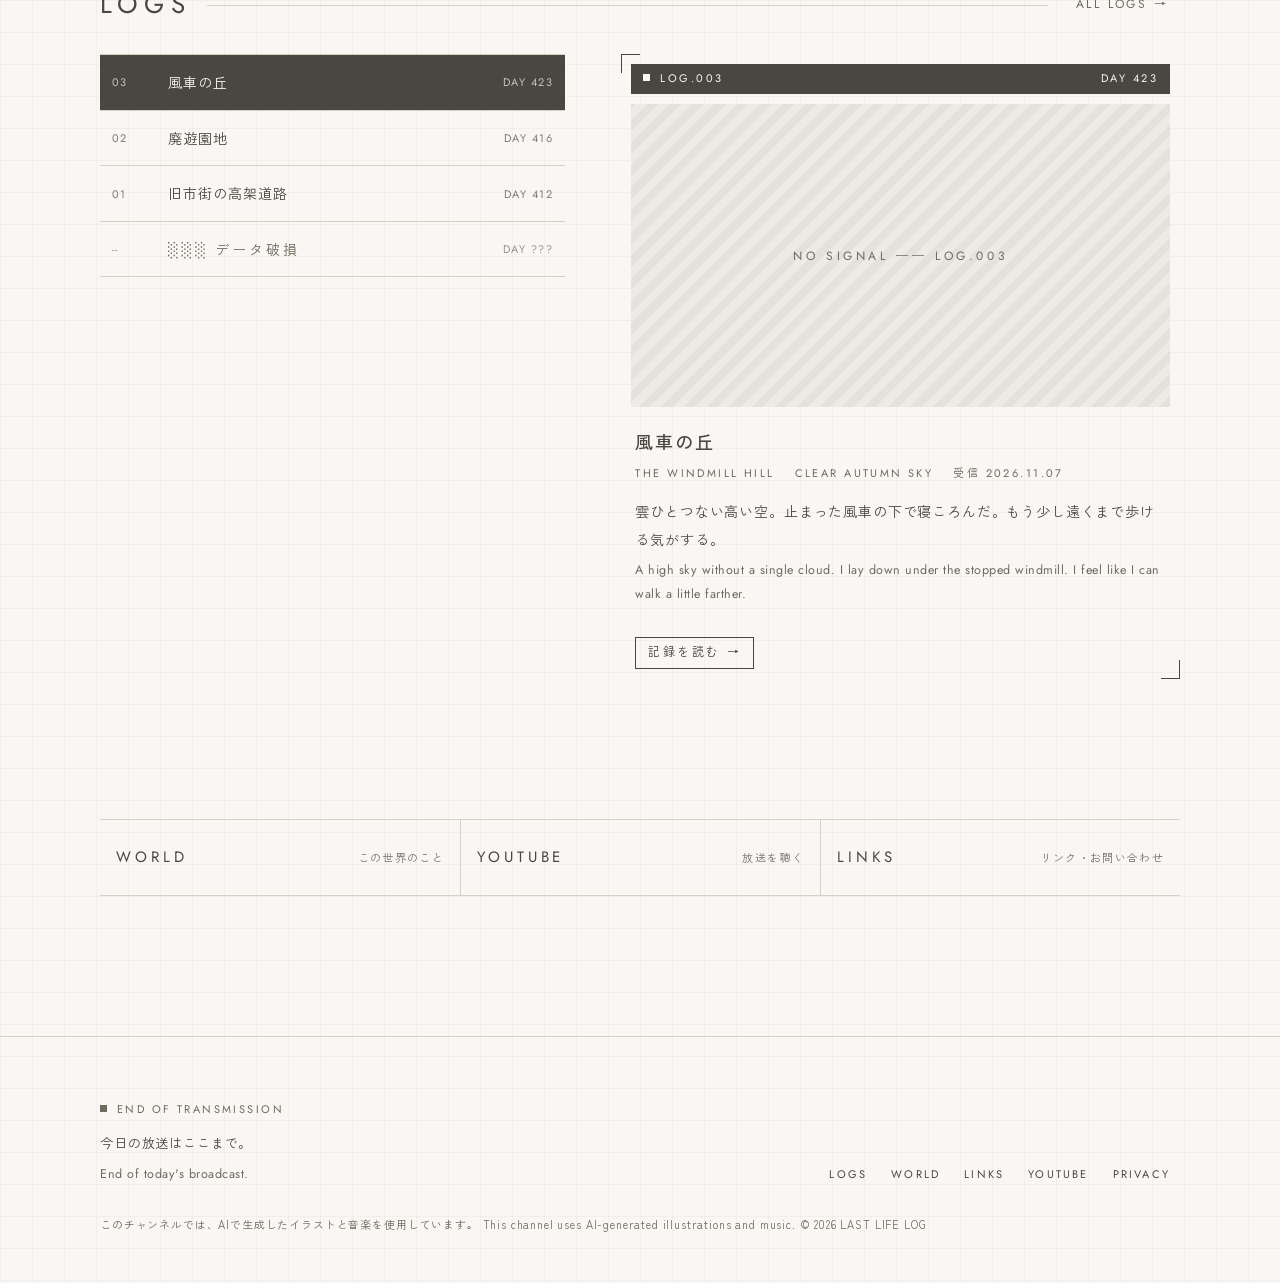
==== commit 7f1c0f88: "トップの絵をMidjourneyの絵（屋上のふちに座る彼女とラジオ）に差し替え Co-Authored-By: Claude Opus 5.5 <noreply@anthropic.com> Clau" ====
--- a/index.html
+++ b/index.html
@@ -23,7 +23,7 @@
     <div class="hero-bar" id="hero-bar"><span class="label sq">受信映像</span><span class="label">Signal searching</span></div>
     <div class="hero-art">
       <img src="img/hero.svg" alt="霧の中の廃墟の街。古いビルの屋上にアンテナが立っている">
-      <img src="img/hero.jpg" alt="" onerror="this.remove()">
+      <img src="img/hero.jpg" alt="廃墟の街を見下ろす屋上のふちに座る、銀髪の少女の後ろ姿。そばにラジオ" onerror="this.remove()">
     </div>
   </div>
   <div class="hero-title">
--- a/style.css
+++ b/style.css
@@ -142,12 +142,12 @@
 .hero { padding-top: 40px; margin-bottom: 120px; }
 .hero-bar { display: flex; justify-content: space-between; gap: 16px; padding: 6px 12px; margin-bottom: 10px; background: var(--ink); color: var(--inv); }
 .hero-bar .label { color: var(--inv); }
-.hero-art { position: relative; aspect-ratio: 21 / 9; overflow: hidden; background: var(--panel); }
-.hero-art img { position: absolute; inset: 0; width: 100%; height: 100%; object-fit: cover; filter: saturate(.85); }
+.hero-art { position: relative; aspect-ratio: 16 / 9; overflow: hidden; background: var(--panel); }
+.hero-art img { position: absolute; inset: 0; width: 100%; height: 100%; object-fit: cover; }
 .hero-title { margin-top: 72px; }
 .hero-title h1 { margin: 0; font: 300 clamp(30px, 6vw, 60px)/1.2 var(--sans); letter-spacing: .3em; text-transform: uppercase; }
 .hero-title p { margin: 14px 0 0; }
-@media (max-width: 767px) { .hero-art { aspect-ratio: 4 / 5; } .hero-title { margin-top: 48px; } .hero { padding-top: 24px; margin-bottom: 88px; } }
+@media (max-width: 767px) { .hero-art { aspect-ratio: 4 / 5; } .hero-art img { object-position: 62% 50%; } .hero-title { margin-top: 48px; } .hero { padding-top: 24px; margin-bottom: 88px; } }
 
 /* ---------- 区切りの見出し ---------- */
 .sec { margin-bottom: 140px; }
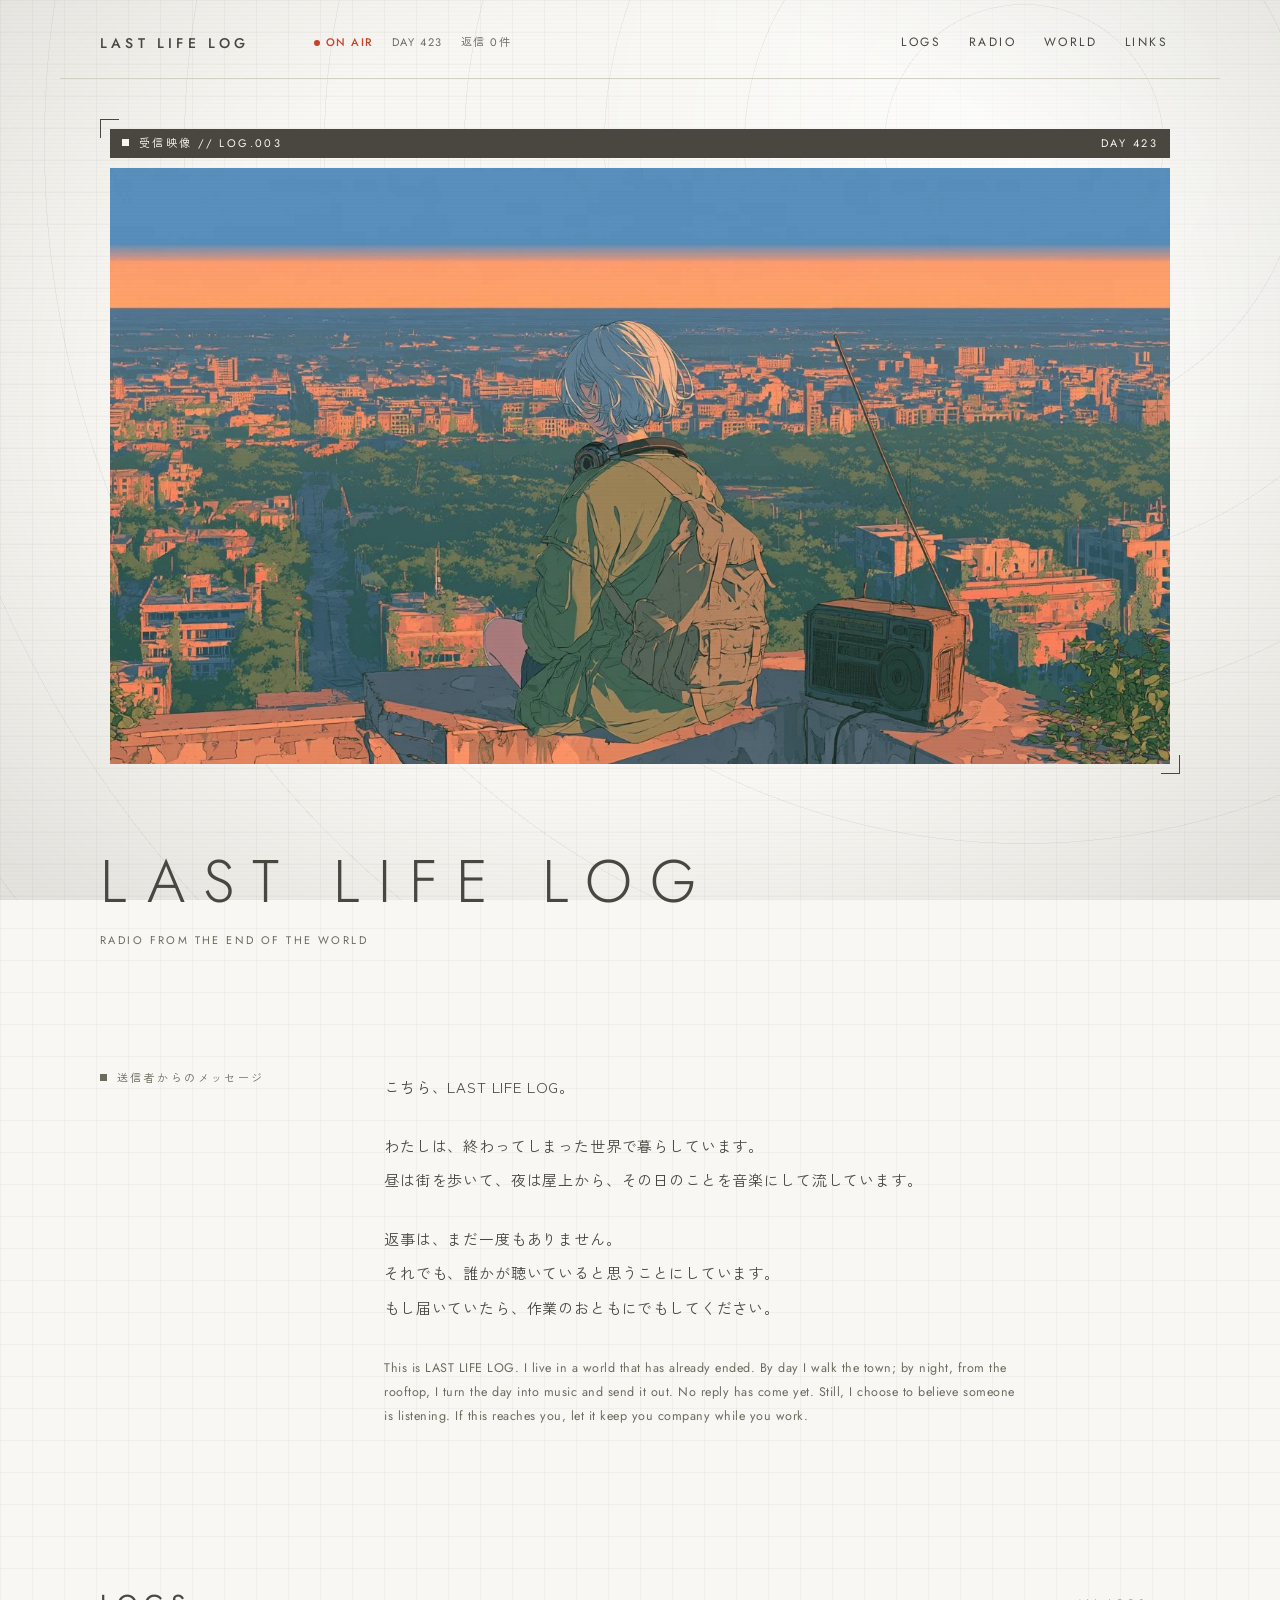
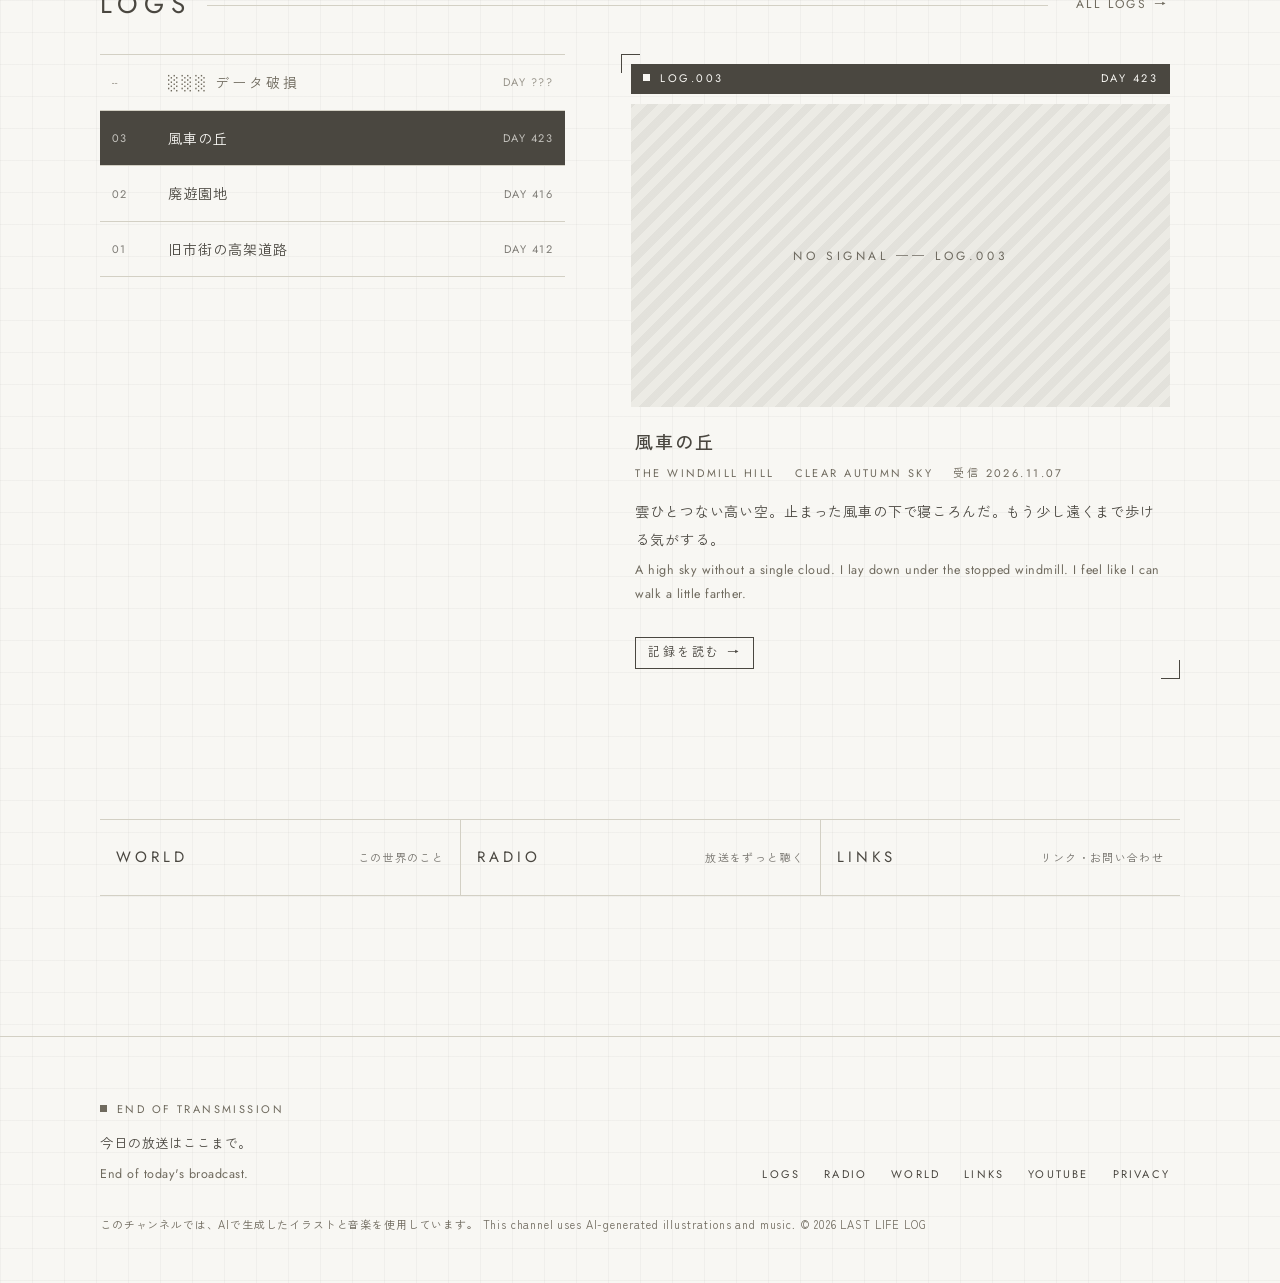
==== commit 258d2735: "受信機ページ（Radio）を追加：公開済みのLOGを新しい順にずっと流す - 「受信を開始する」を押すと、YouTubeの埋め込みで最新のLOGから再生し、終わったら次へ。最後まで行ったら最新に戻る " ====
--- a/index.html
+++ b/index.html
@@ -52,7 +52,7 @@
 
 <ul class="gates">
   <li><a class="band" href="world.html">World<small>この世界のこと</small></a></li>
-  <li><a class="band" href="https://www.youtube.com/@lastlifelog" target="_blank" rel="noopener">YouTube<small>放送を聴く</small></a></li>
+  <li><a class="band" href="radio.html">Radio<small>放送をずっと聴く</small></a></li>
   <li><a class="band" href="links.html">Links<small>リンク・お問い合わせ</small></a></li>
 </ul>
 </main>
--- a/style.css
+++ b/style.css
@@ -202,6 +202,36 @@
 .gates .band { justify-content: space-between; padding: 24px 16px; font-size: 15px; letter-spacing: .26em; }
 .gates .band small { font: 400 11px var(--ja); letter-spacing: .12em; text-transform: none; opacity: .75; }
 
+/* ---------- 受信機（Radio） ---------- */
+.radio { display: grid; gap: 40px; margin-bottom: 40px; }
+@media (min-width: 960px) { .radio { grid-template-columns: minmax(0, 7fr) minmax(0, 4fr); gap: 48px; } }
+.radio-screen { position: relative; aspect-ratio: 16 / 9; margin: 10px 0 12px; background: var(--panel); overflow: hidden; }
+.radio-screen iframe { position: absolute; inset: 0; width: 100%; height: 100%; border: 0; }
+.radio-standby { position: absolute; inset: 0; z-index: 1; display: grid; place-items: center; align-content: center; gap: 14px; }
+.radio-standby[hidden] { display: none; }
+.radio-standby img { position: absolute; inset: 0; width: 100%; height: 100%; object-fit: cover; filter: grayscale(.6) brightness(.55); }
+.radio-start { position: relative; flex-direction: column; gap: 2px; padding: 16px 32px; font-size: 15px; letter-spacing: .2em; color: var(--inv); border: 1px solid var(--inv); background: rgba(74, 71, 64, .35); cursor: pointer; }
+.radio-start small { font: 400 10px var(--sans); letter-spacing: .3em; opacity: .8; }
+.radio-start::before { background: var(--inv); }
+.radio-start:hover, .radio-start:focus-visible { color: var(--ink); }
+.radio-tuning { position: relative; color: var(--inv); animation: pulse 2.4s ease-in-out infinite; }
+.radio-controls { display: flex; flex-wrap: wrap; justify-content: space-between; gap: 8px; }
+.radio-controls .band { border: 1px solid var(--line); background: none; cursor: pointer; }
+.radio-controls .band:disabled { opacity: .4; cursor: default; }
+.radio-controls .band:disabled::before { display: none; }
+.radio-place { margin: 10px 0 4px; font: 500 22px/1.5 var(--ja); letter-spacing: .1em; }
+.radio-meta { margin-bottom: 20px; }
+.radio-diary { min-height: 220px; padding: 16px 0; border-top: 1px solid var(--line); border-bottom: 1px solid var(--line); margin-bottom: 32px; font-size: 14px; line-height: 2.1; }
+.radio-diary p { margin: 0; min-height: 1em; }
+.radio-diary .fixed { color: var(--ink-2); }
+.radio-diary .en { margin-top: 16px; }
+.radio-wait { color: var(--ink-2); }
+.radio-queue-head { margin-bottom: 8px; }
+.radio-note { font-size: 12px; color: var(--ink-2); }
+/* 受信中は、ヘッダーの ON AIR を少し強く光らせる */
+body.is-receiving .status b::before { box-shadow: 0 0 0 4px rgba(200, 67, 43, .18); }
+@media (prefers-reduced-motion: reduce) { .radio-tuning { animation: none; } }
+
 /* ---------- LOGの個別ページ ---------- */
 .log-head { margin-bottom: 32px; }
 .log-head h1 { margin: 10px 0 0; font: 400 clamp(24px, 4vw, 34px)/1.5 var(--ja); letter-spacing: .12em; }
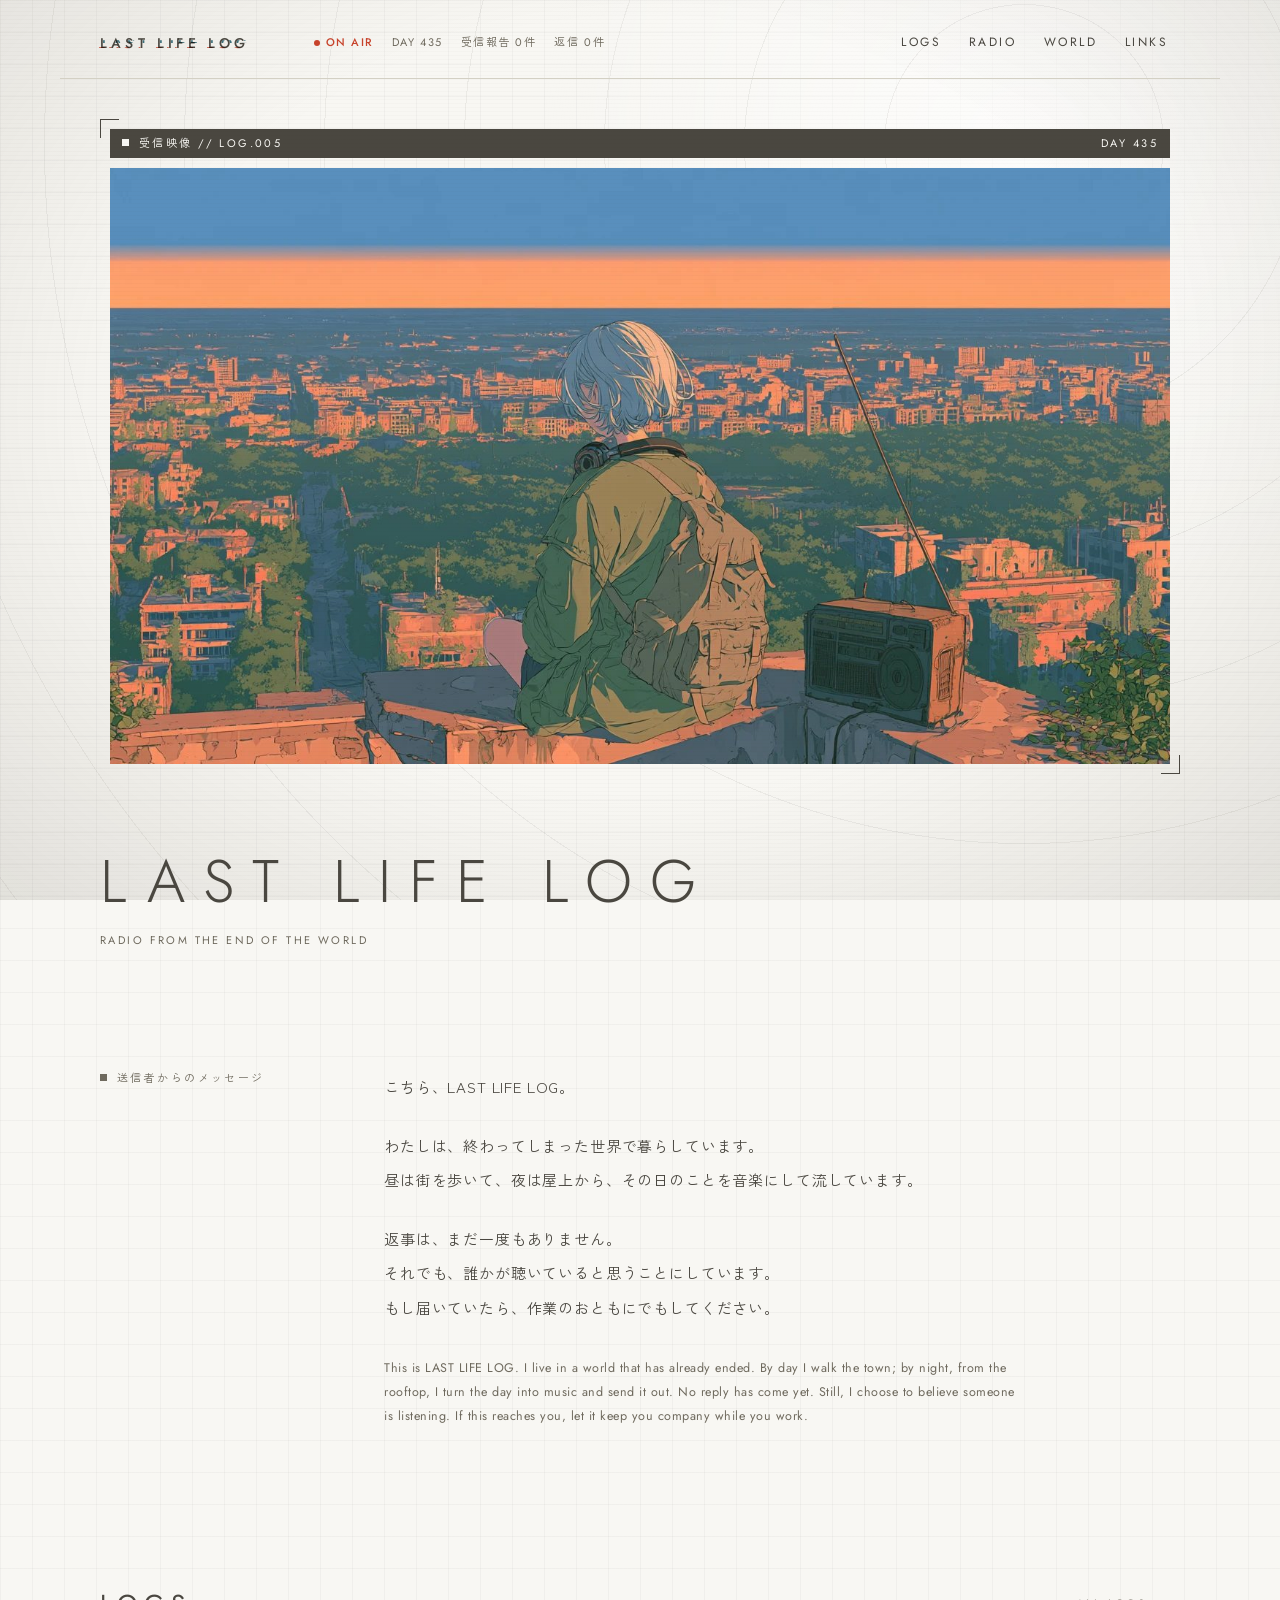
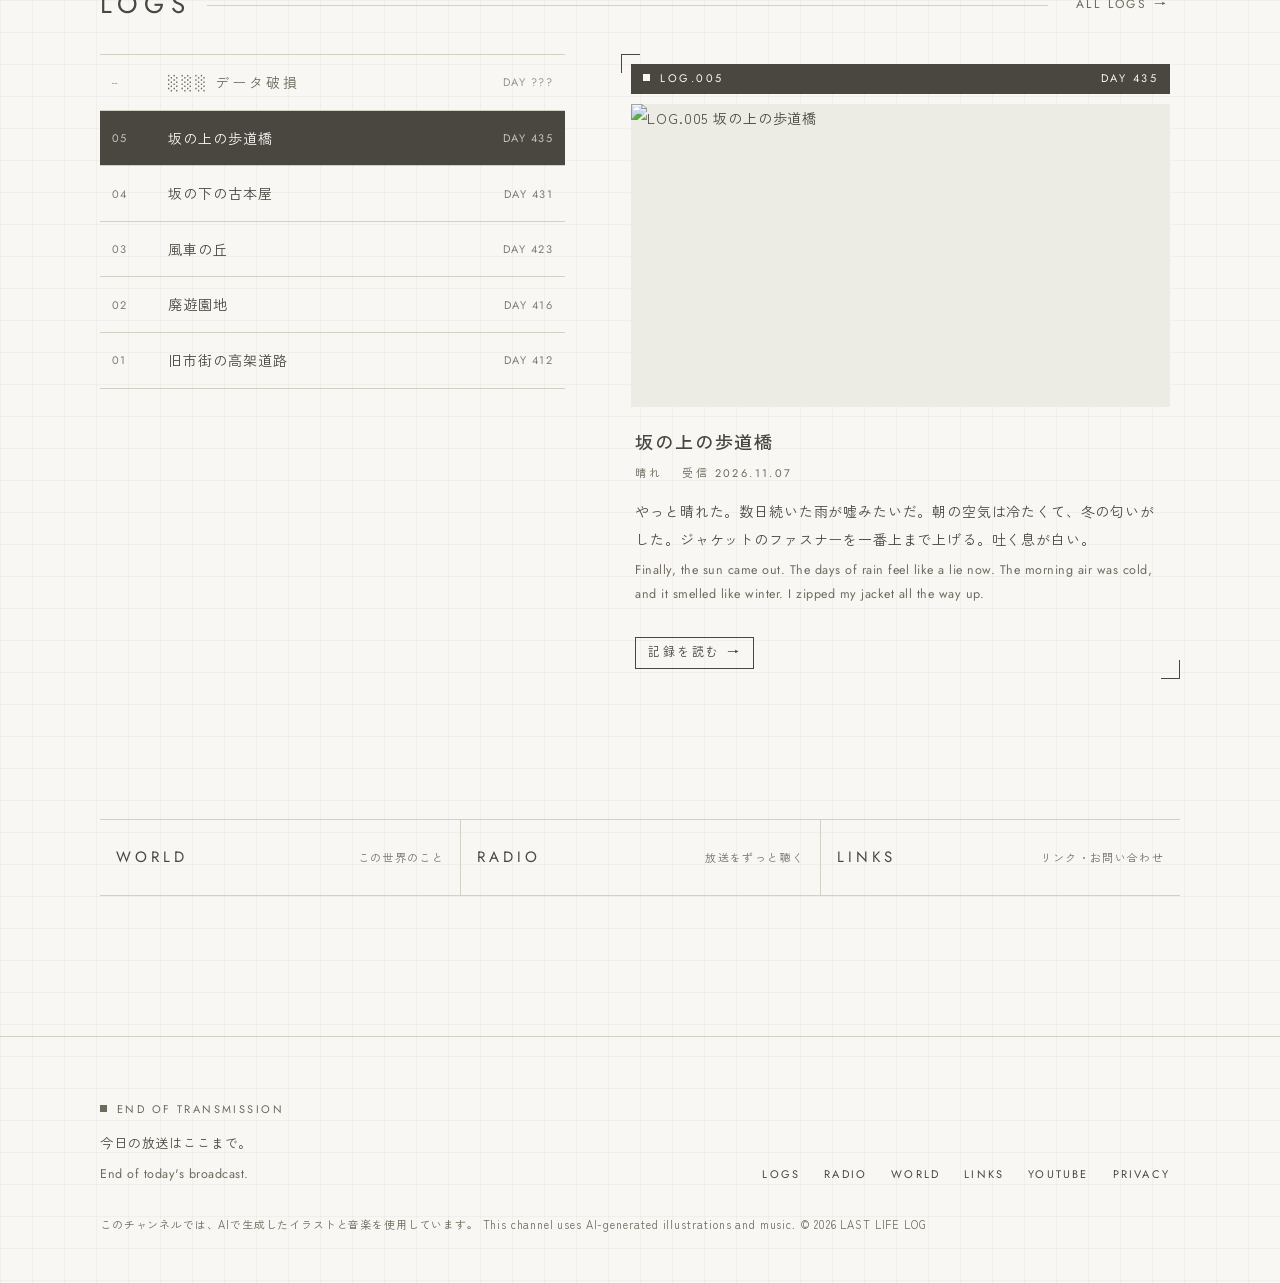
==== commit e3cb3de0: "受信報告（YouTubeのコメント数）を表示し、LOGと世界観をおたがいにリンクする ・自動更新で各LOGのコメント数を読み、data/reports.js に書く ・ヘッダーに合計、LOGのページに" ====
--- a/index.html
+++ b/index.html
@@ -59,6 +59,7 @@
 <footer id="site-footer"></footer>
 <script src="data/logs.js"></script>
 <script src="data/world.js"></script>
+<script src="data/reports.js"></script>
 <script src="js/site.js"></script>
 </body>
 </html>
--- a/style.css
+++ b/style.css
@@ -246,6 +246,16 @@
 .diary .open, .diary .close { color: var(--ink-2); }
 .diary .close { margin-bottom: 56px; }
 .diary-en { padding-top: 32px; border-top: 1px solid var(--line); color: var(--ink-2); font: 400 13.5px/2 var(--sans); letter-spacing: .03em; }
+/* 受信報告と、このLOGで分かった記録 */
+.records, .report { max-width: 580px; margin: 0 auto 56px; }
+.records .label { margin: 0 0 12px; }
+.records .items { margin-bottom: 0; }
+.report { margin-bottom: 96px; }
+.report-body { padding: 20px 4px 6px; font-size: 14px; line-height: 2.1; }
+.report-body p { margin: 0 0 16px; }
+.report .go, .world-panel .go { display: inline-flex; border: 1px solid var(--ink); }
+.world-panel .go { margin-top: 20px; }
+.world-panel .panel-body .en p { font: inherit; margin: 0 0 .4em; }
 .pager { display: flex; justify-content: space-between; gap: 8px; padding-top: 16px; border-top: 1px solid var(--line); }
 
 /* ---------- 世界観 ---------- */
